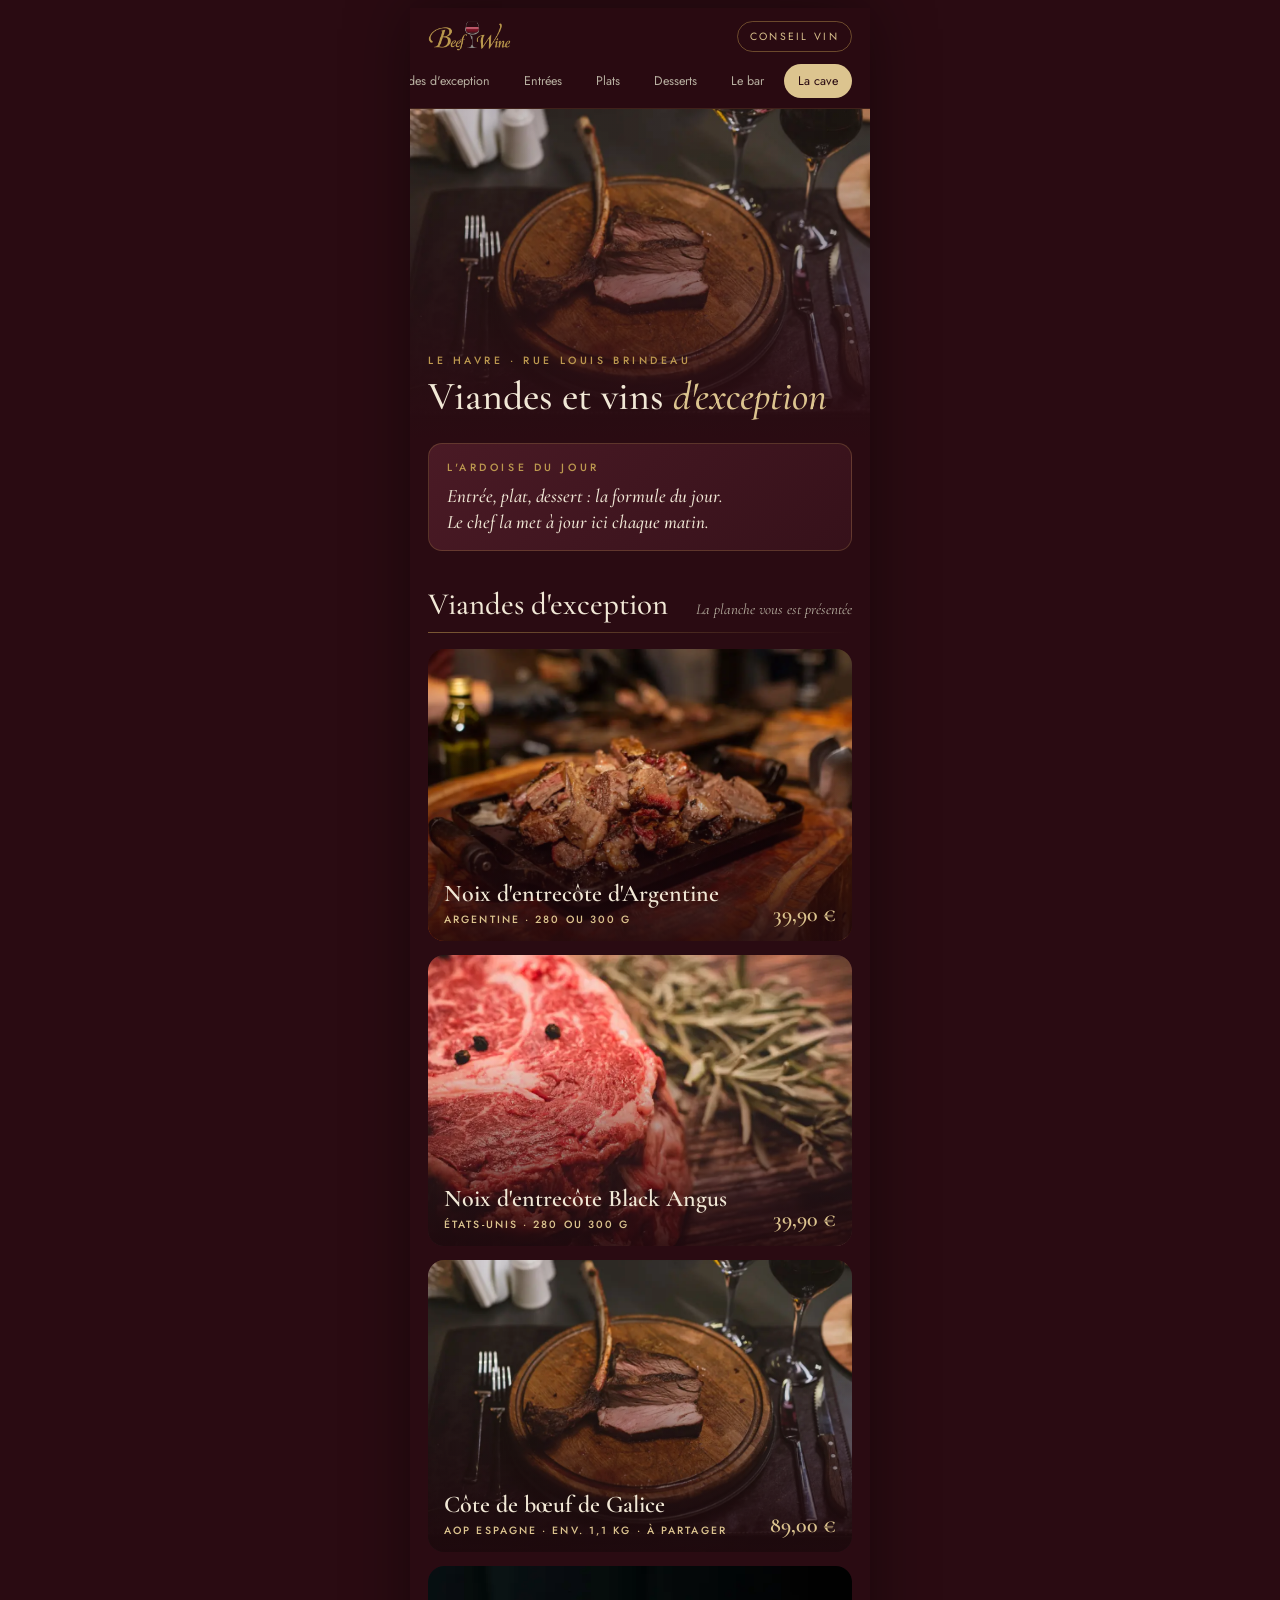
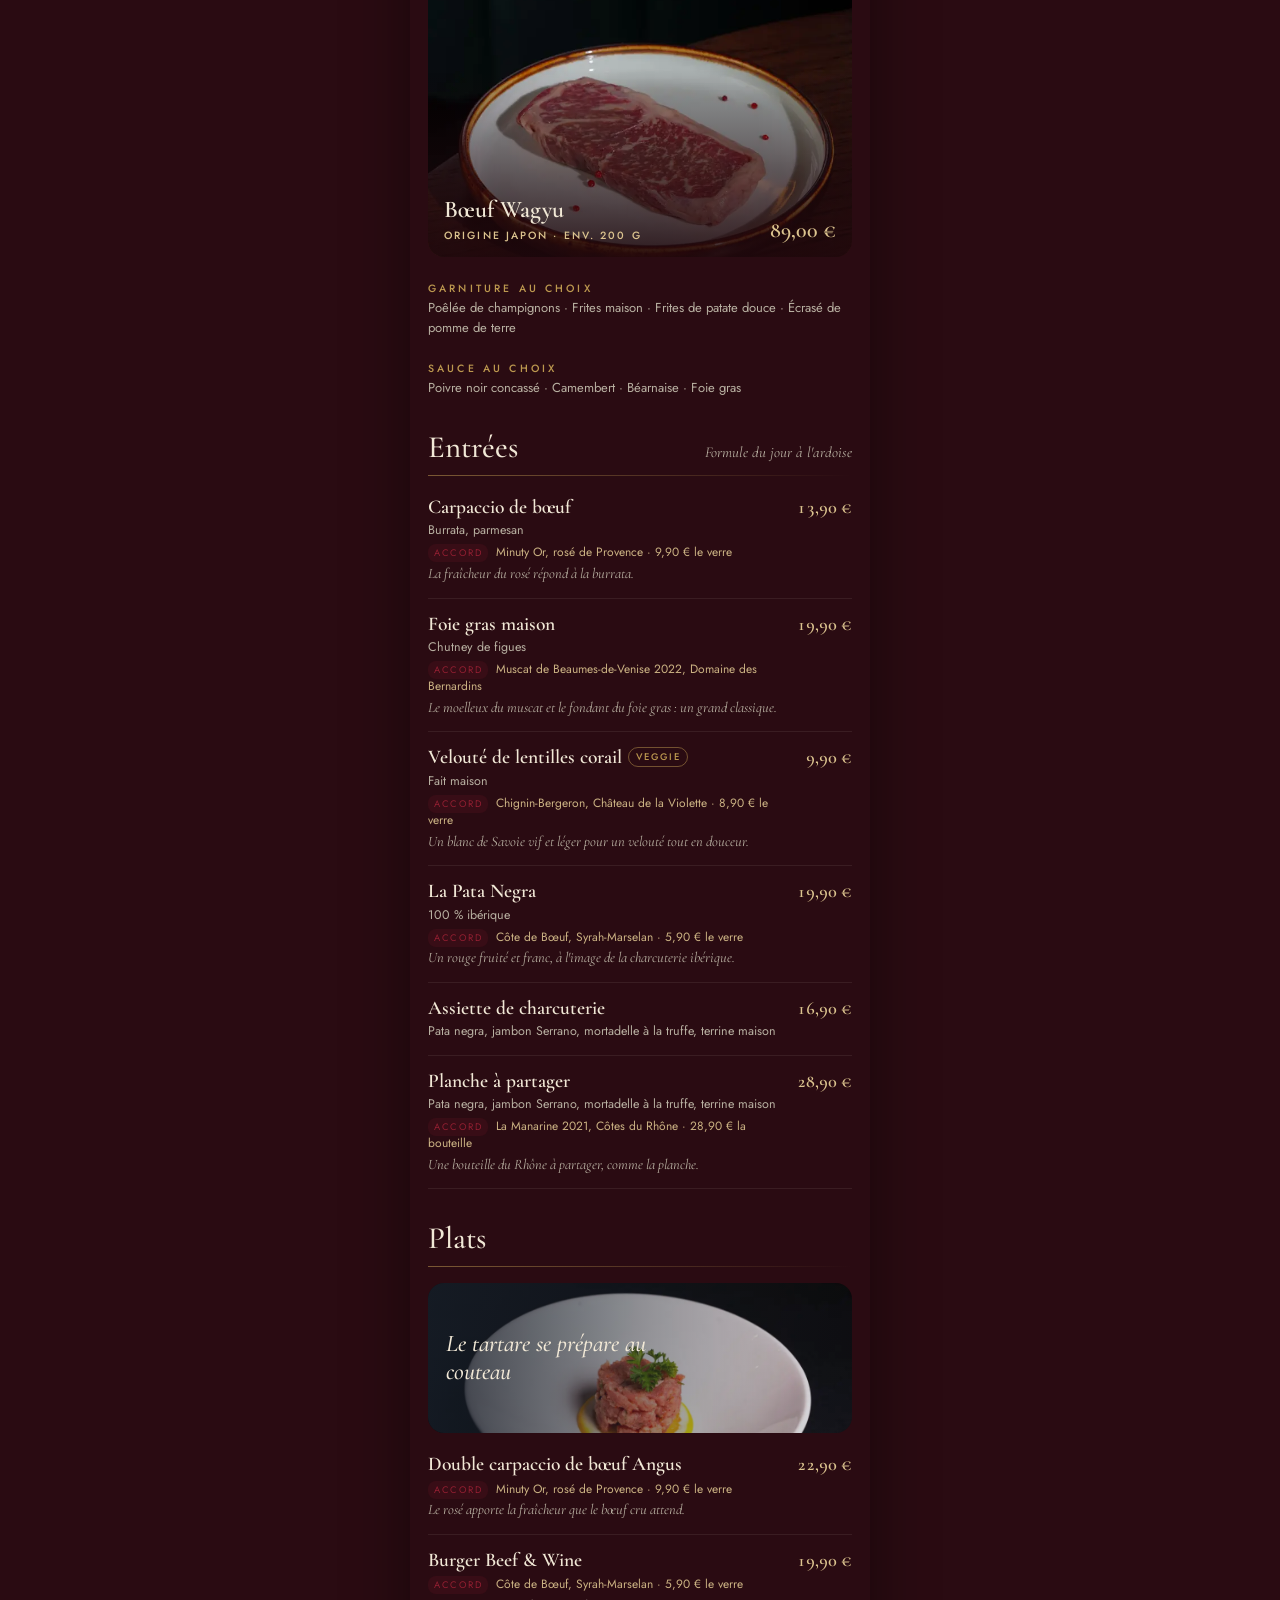
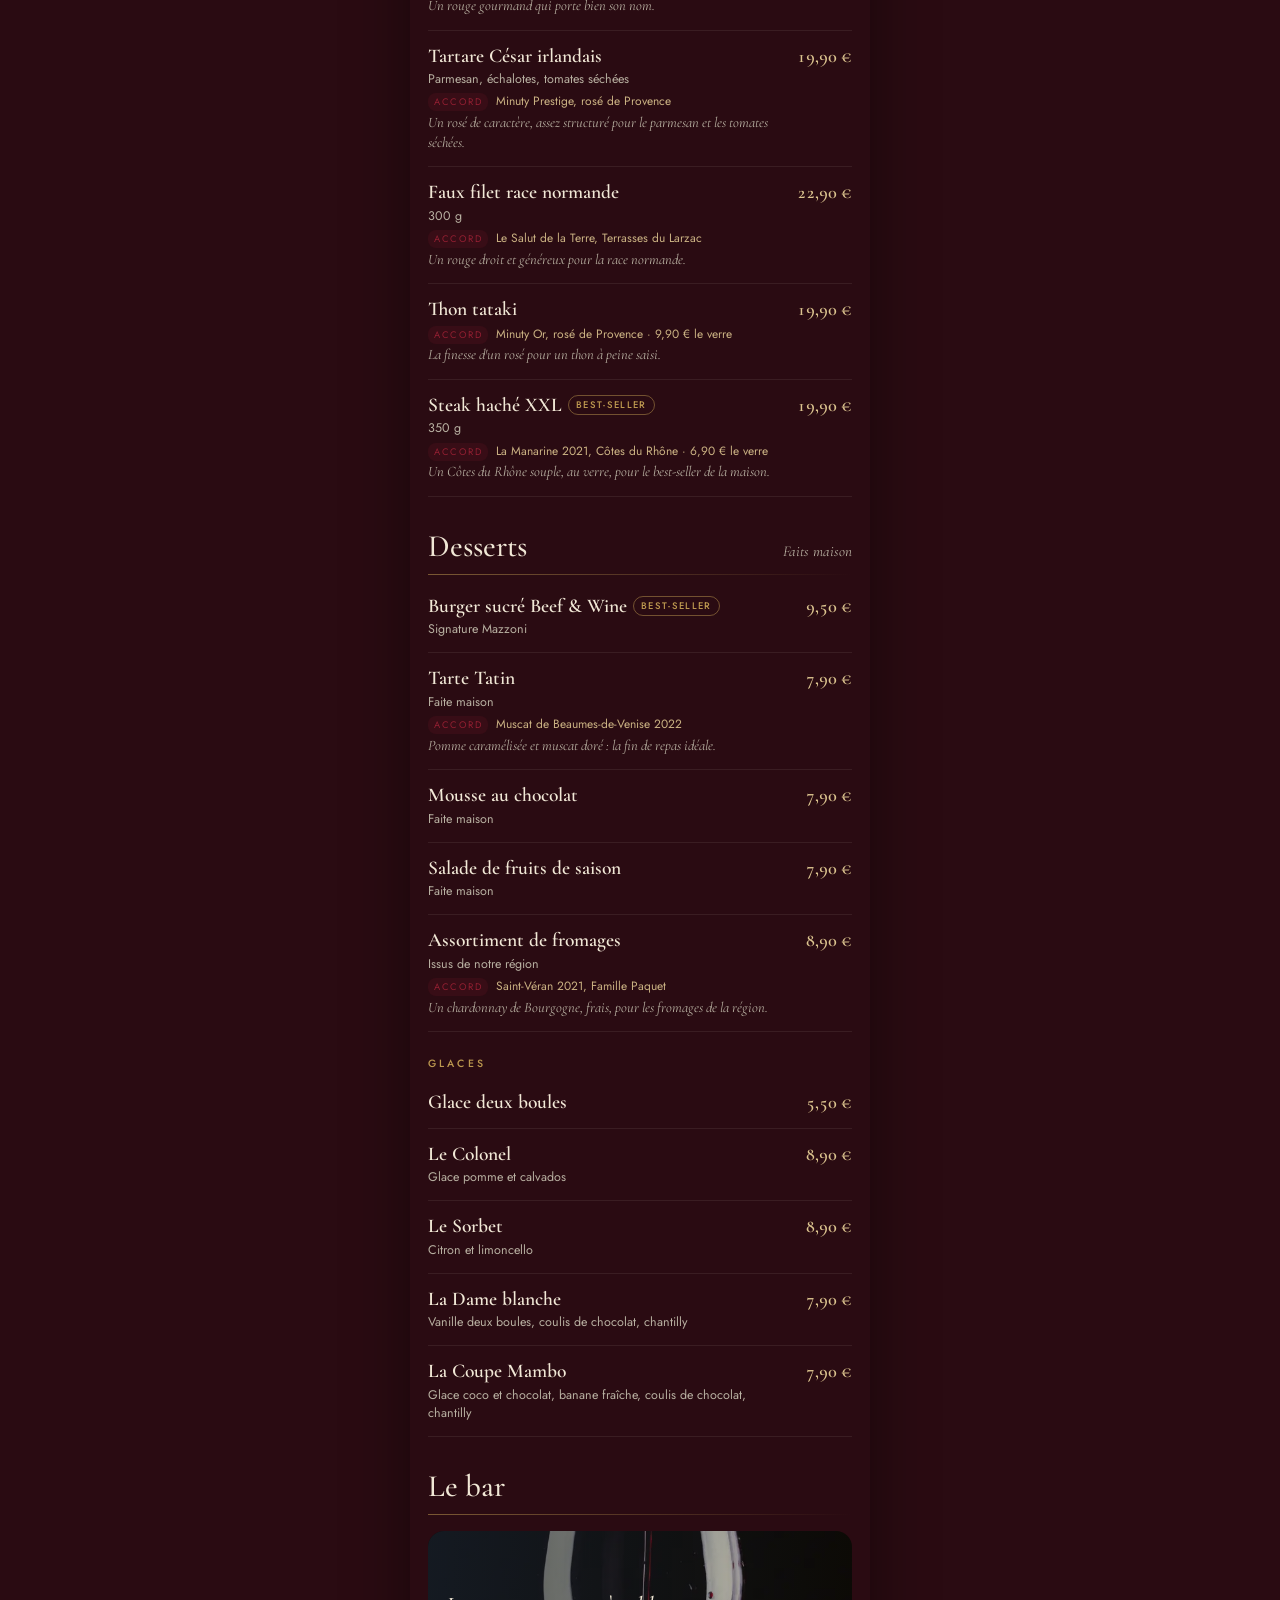
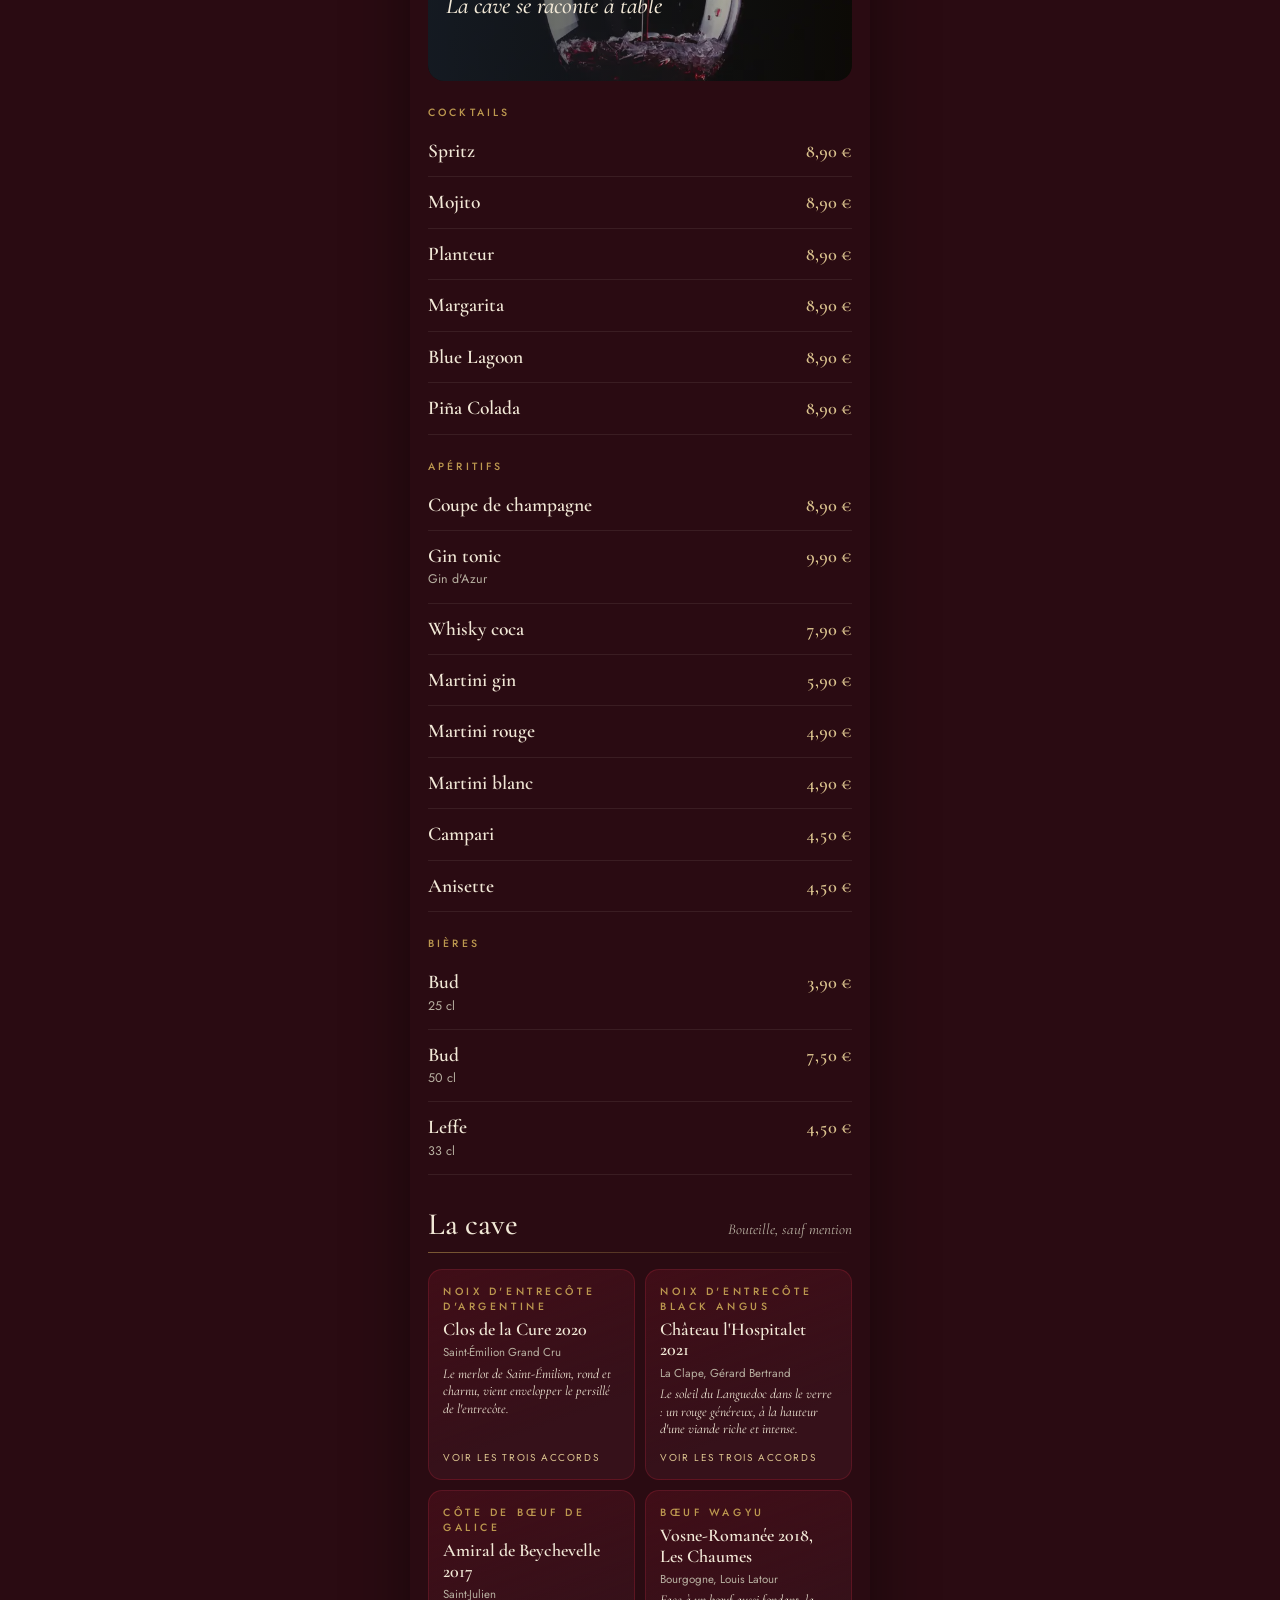
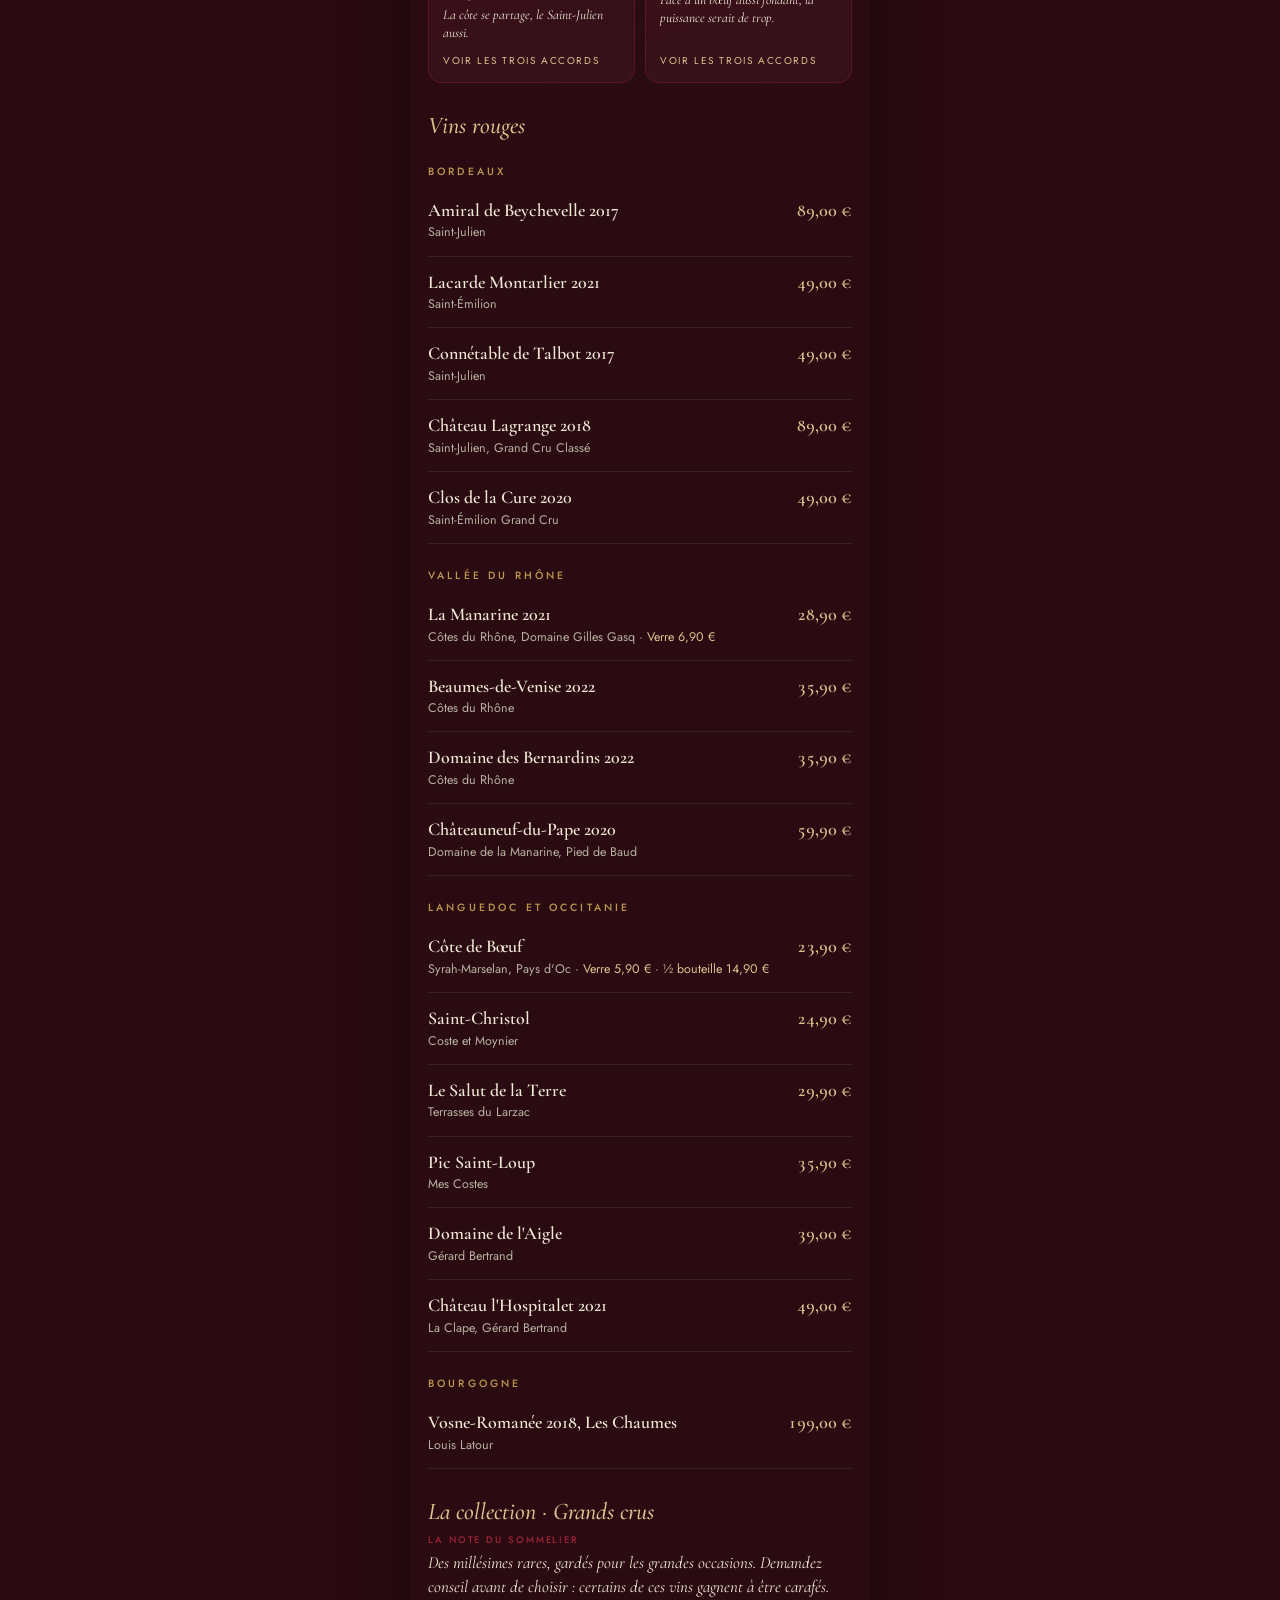
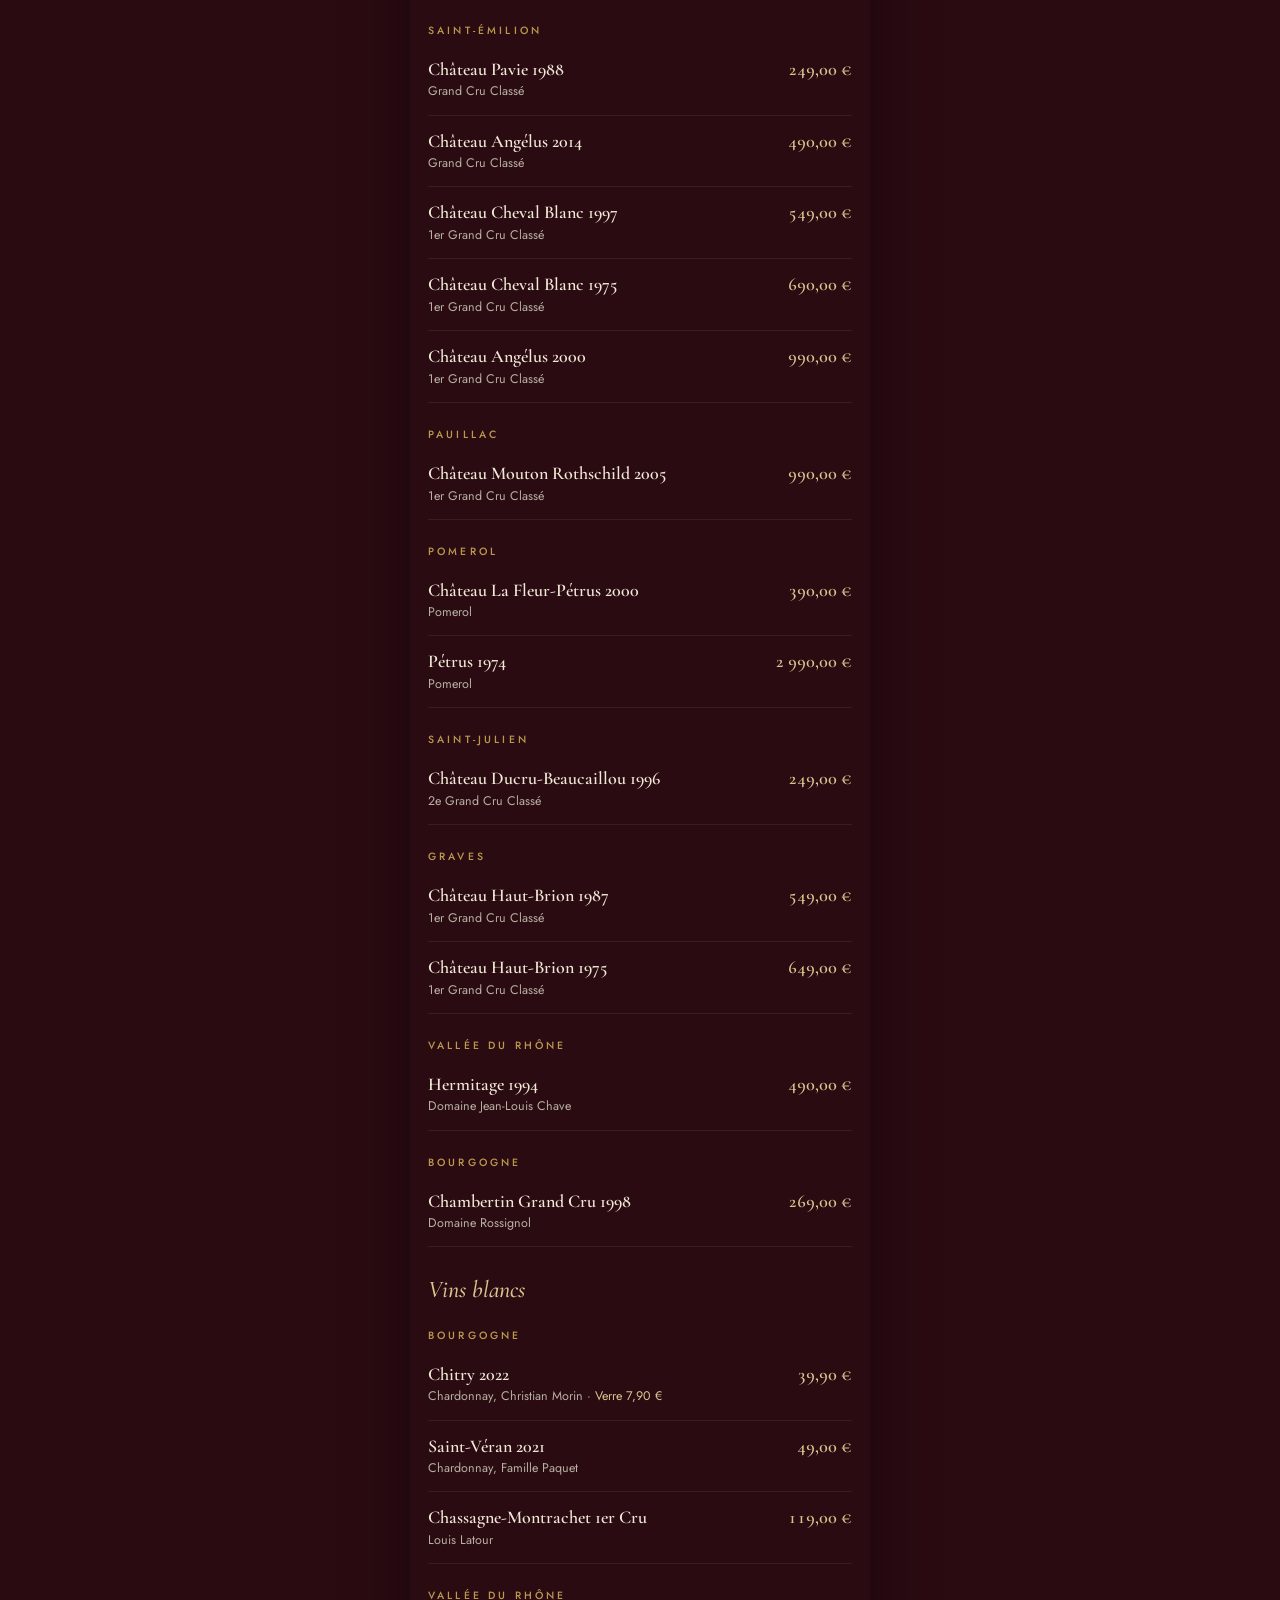
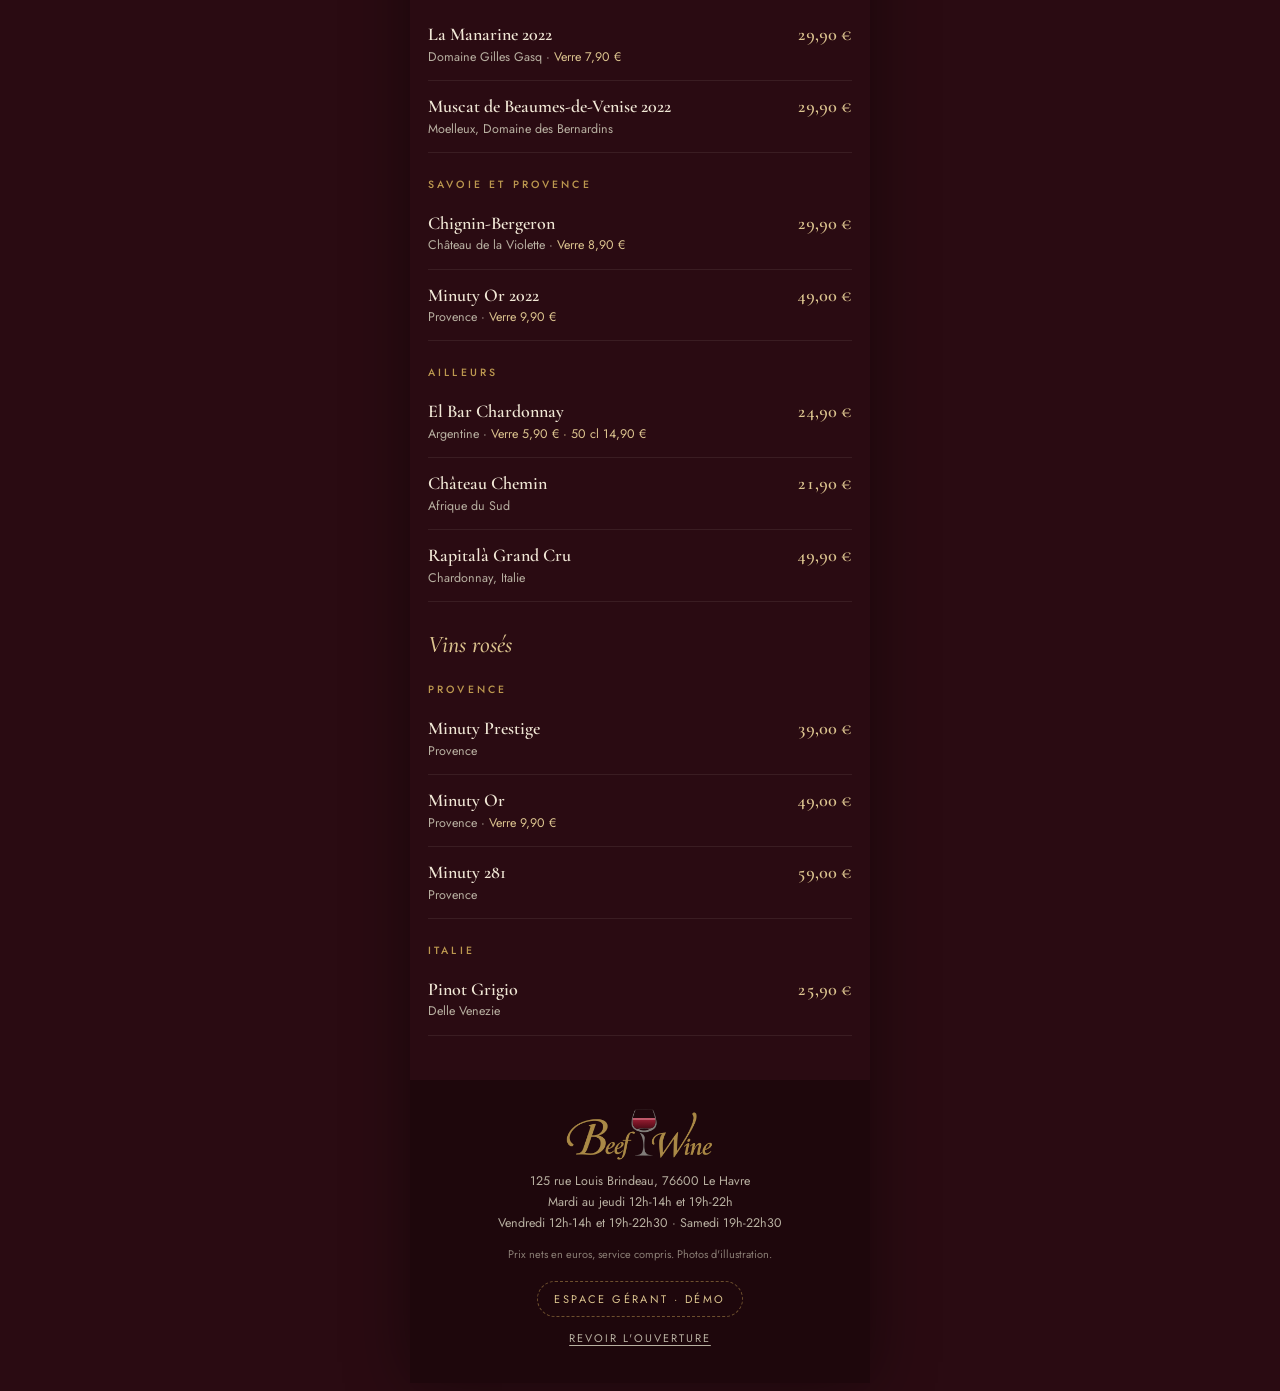
==== bordeaux/index.html @ 3b70e172 "Variante bordeaux" ====
<!doctype html><html lang="fr"><head><meta charset="utf-8"><meta name="viewport" content="width=device-width,initial-scale=1,viewport-fit=cover"><meta name="robots" content="noindex,nofollow"><meta name="theme-color" content="#2A0B12"></head><body><title>Beef and Wine carte</title>
<link rel="preconnect" href="https://fonts.googleapis.com">
<link href="https://fonts.googleapis.com/css2?family=Cormorant+Garamond:ital,wght@0,500;0,600;1,400;1,500&family=Jost:wght@400;500&display=swap" rel="stylesheet">
<style>
/* Layout: une colonne mobile (max 460px) en bleu ardoise de la façade, or du logo, photos plein cadre pour les viandes */
:root{
  --ardoise:#161D27; --ardoise-2:#1E2733; --ardoise-3:#2A3442; --or:#BC984F; --or-clair:#DCC48F;
  --creme:#F1E8D6; --creme-2:#B8B0A1; --vin:#7A1526; --vin-2:#9E2236; --ok:#7FA27A;
  --display:"Cormorant Garamond",Georgia,"Times New Roman",serif; --util:Jost,"Helvetica Neue",Arial,sans-serif;
  color-scheme:dark;
}
*{box-sizing:border-box}
html,body{background:var(--ardoise);color:var(--creme)}
body{font-family:var(--util);-webkit-font-smoothing:antialiased;padding-left:max(0px,env(safe-area-inset-left,0px));padding-right:max(0px,env(safe-area-inset-right,0px))}
body::before{content:"";position:fixed;inset:0 0 auto;height:env(safe-area-inset-top,0px);z-index:40;background:var(--ardoise)}
.app{max-width:460px;margin:0 auto;min-height:100%;background:var(--ardoise);position:relative;box-shadow:0 0 60px rgba(0,0,0,.4)}
.pad{padding-left:max(18px,env(safe-area-inset-left,0px));padding-right:max(18px,env(safe-area-inset-right,0px))}
button{font:inherit;color:inherit;background:none;border:0;cursor:pointer}
:focus-visible{outline:2px solid var(--or-clair);outline-offset:3px}

/* ---------- INTRO ---------- */
#intro{position:fixed;inset:0;z-index:100;background:radial-gradient(120% 80% at 50% 45%,#232D3A 0%,var(--ardoise) 60%,#0E131A 100%);display:grid;place-items:center;transition:opacity .7s ease,visibility .7s}
#intro.done{opacity:0;visibility:hidden}
#intro{overflow:hidden}#intro.v{background:#0D0C0E}.seen #intro{display:none}
.vw{display:none;position:absolute;left:50%;top:50%;transform:translate(-50%,-50%);aspect-ratio:9/16;height:min(max(100vh,177.78vw),113.64vh,193.24vw)}
@supports (height:100dvh){.vw{height:min(max(100dvh,177.78vw),113.64dvh,193.24vw)}}
.vw video{display:block;width:100%;height:100%;object-fit:cover}
.vw::after{content:"";position:absolute;inset:-1px;pointer-events:none;background:linear-gradient(180deg,#0D0C0E 0,rgba(13,12,14,0) 9%,rgba(13,12,14,0) 91%,#0D0C0E 100%),linear-gradient(90deg,#0D0C0E 0,rgba(13,12,14,0) 4%,rgba(13,12,14,0) 96%,#0D0C0E 100%)}
#intro.v .vw{display:block}#intro.v .lg{display:none}
.lg{position:relative;width:min(82vw,380px);aspect-ratio:1100/392}
.lg img,.lg .fill{position:absolute;inset:0;width:100%;height:100%}
.lg .glass{opacity:0;transform:translateY(8px);animation:up .7s .1s cubic-bezier(.2,.7,.2,1) forwards}
.lg .beef{opacity:0;transform:translateX(-18px);filter:blur(4px);animation:inL .8s 1.1s cubic-bezier(.2,.7,.2,1) forwards}
.lg .wine{opacity:0;transform:translateX(18px);filter:blur(4px);animation:inR .8s 1.2s cubic-bezier(.2,.7,.2,1) forwards}
.fill{-webkit-mask:url([data-uri]) center/100% 100% no-repeat;mask:url([data-uri]) center/100% 100% no-repeat}
.fill i{position:absolute;left:0;right:0;top:19%;bottom:60.4%;background:linear-gradient(180deg,#A3243A 0%,var(--vin) 45%,#4A0B16 100%);clip-path:inset(100% 0 0 0);animation:rise .85s .55s cubic-bezier(.45,.05,.25,1) forwards}
.fill i::before{content:"";position:absolute;left:0;right:0;top:0;height:4%;min-height:2px;background:rgba(255,190,200,.35)}
.stream{position:absolute;left:52.4%;width:3px;margin-left:-1.5px;top:-62vh;bottom:62%;background:linear-gradient(180deg,rgba(158,34,54,0),#9E2236 30%,#7A1526);border-radius:2px;transform-origin:top;transform:scaleY(0);animation:pour 1.05s .3s cubic-bezier(.5,0,.3,1) forwards}
.tagline{position:absolute;left:0;right:0;top:calc(100% + 26px);text-align:center;font:500 10px/1 var(--util);letter-spacing:.42em;text-transform:uppercase;color:var(--or);opacity:0;animation:up .7s 1.5s forwards}
.skip{position:absolute;bottom:calc(28px + env(safe-area-inset-bottom,0px));left:0;right:0;text-align:center;font-size:11px;letter-spacing:.2em;text-transform:uppercase;color:var(--creme-2);opacity:.6}
@keyframes up{to{opacity:1;transform:none}}
@keyframes inL{to{opacity:1;transform:none;filter:none}}
@keyframes inR{to{opacity:1;transform:none;filter:none}}
@keyframes rise{to{clip-path:inset(0 0 0 0)}}
@keyframes pour{0%{transform:scaleY(0);opacity:1}45%{transform:scaleY(1)}70%{transform:scaleY(1);opacity:1}100%{transform:scaleY(1) translateY(30%);opacity:0}}

/* ---------- HEADER / HERO ---------- */
header.top{position:sticky;top:env(safe-area-inset-top,0px);z-index:30;background:rgba(22,29,39,.86);backdrop-filter:blur(14px);-webkit-backdrop-filter:blur(14px);border-bottom:1px solid rgba(188,152,79,.16)}
.bar{display:flex;align-items:center;justify-content:space-between;height:56px}
.bar img{height:30px;width:auto}
.bar .cta{font-size:10.5px;letter-spacing:.22em;text-transform:uppercase;color:var(--or-clair);border:1px solid rgba(188,152,79,.45);border-radius:20px;padding:7px 12px}
nav.cats{display:flex;gap:6px;overflow-x:auto;scrollbar-width:none;padding-bottom:10px}
nav.cats::-webkit-scrollbar{display:none}
nav.cats a{flex:none;font-size:12.5px;color:var(--creme-2);text-decoration:none;padding:7px 13px;border-radius:20px;border:1px solid transparent;white-space:nowrap}
nav.cats a.on{color:var(--ardoise);background:var(--or-clair)}
.hero{position:relative;height:330px;overflow:hidden}
.hero img{width:100%;height:100%;object-fit:cover;transform:scale(1.08);animation:kb 16s ease-out forwards}
@keyframes kb{to{transform:scale(1)}}
.hero::after{content:"";position:absolute;inset:0;background:linear-gradient(180deg,rgba(22,29,39,.1) 20%,rgba(22,29,39,.55) 60%,var(--ardoise) 100%)}
.hero .t{position:absolute;left:0;right:0;bottom:22px;z-index:2}
.eyebrow{font:500 10.5px var(--util);letter-spacing:.34em;text-transform:uppercase;color:var(--or)}
.hero h1{font:500 40px/1.02 var(--display);margin:8px 0 0;text-wrap:balance}
.hero h1 em{font-style:italic;color:var(--or-clair)}

.ardoise{margin:6px 0 4px;background:linear-gradient(135deg,var(--ardoise-3),var(--ardoise-2));border:1px solid rgba(188,152,79,.25);border-radius:14px;padding:16px 18px}
.ardoise .eyebrow{display:flex;justify-content:space-between}
.ardoise p{font:italic 500 19px/1.35 var(--display);margin:8px 0 0;white-space:pre-line}
.ardoise textarea{width:100%;margin-top:10px;min-height:76px;background:var(--ardoise);color:var(--creme);border:1px solid rgba(188,152,79,.4);border-radius:10px;padding:10px;font:italic 17px/1.35 var(--display);resize:vertical}

/* ---------- SECTIONS ---------- */
section.s{padding-top:34px;scroll-margin-top:110px}
.sh{display:flex;align-items:baseline;justify-content:space-between;gap:12px}
.sh h2{font:500 31px/1 var(--display);margin:0}
.sh .note{font:italic 15px var(--display);color:var(--creme-2);text-align:right}
.rule{height:1px;background:linear-gradient(90deg,var(--or),rgba(188,152,79,0));margin:12px 0 4px;opacity:.55}

.cuts{display:grid;gap:14px;margin-top:16px}
.cut{position:relative;display:block;width:100%;text-align:left;border-radius:16px;overflow:hidden;aspect-ratio:16/11;background:var(--ardoise-2);isolation:isolate}
.cut img{position:absolute;inset:0;width:100%;height:100%;object-fit:cover;transition:transform .8s cubic-bezier(.2,.7,.2,1)}
.cut:hover img{transform:scale(1.04)}
.cut::after{content:"";position:absolute;inset:0;background:linear-gradient(180deg,rgba(14,19,26,0) 35%,rgba(14,19,26,.88) 100%);z-index:1}
.cut .in{position:absolute;left:16px;right:16px;bottom:14px;z-index:2;display:flex;align-items:flex-end;justify-content:space-between;gap:12px}
.cut .nm{font:600 24px/1.05 var(--display)}
.cut .or{font:500 10.5px var(--util);letter-spacing:.2em;text-transform:uppercase;color:var(--or-clair);margin-top:6px}
.cut .pr{font:600 22px var(--display);color:var(--or-clair);white-space:nowrap}

.rows{margin-top:6px}
.row{display:flex;gap:14px;align-items:baseline;padding:14px 0;border-bottom:1px solid rgba(241,232,214,.08)}
.row .tx{flex:1;min-width:0}
.row .nm{font:600 19.5px/1.15 var(--display)}
.row .ds{font-size:12.5px;line-height:1.45;color:var(--creme-2);margin-top:3px}
.row .pr{font:600 18px var(--display);color:var(--or-clair);font-variant-numeric:tabular-nums;white-space:nowrap}
.badge{display:inline-block;font:500 9.5px var(--util);letter-spacing:.14em;text-transform:uppercase;color:var(--or);border:1px solid rgba(188,152,79,.5);border-radius:10px;padding:2px 7px;margin-left:6px;vertical-align:3px}
.band{position:relative;height:150px;border-radius:16px;overflow:hidden;margin-top:16px}
.band img{width:100%;height:100%;object-fit:cover;object-position:center 30%}
.band::after{content:"";position:absolute;inset:0;background:linear-gradient(90deg,rgba(22,29,39,.85),rgba(22,29,39,.1))}
.band span{position:absolute;left:18px;top:50%;transform:translateY(-50%);z-index:2;font:italic 500 24px/1.15 var(--display);max-width:60%}
.sub{font:500 10.5px var(--util);letter-spacing:.3em;text-transform:uppercase;color:var(--or);margin:24px 0 2px}

.wn{font-size:12px;line-height:1.4;color:var(--or-clair);margin-top:5px;opacity:.9}
.wn span{font-size:9.5px;letter-spacing:.16em;text-transform:uppercase;color:var(--vin-2);background:rgba(158,34,54,.14);border-radius:8px;padding:2px 6px;margin-right:4px}
.acc-grid{display:grid;grid-template-columns:1fr 1fr;gap:10px;margin-top:16px}
.acc-card{display:flex;flex-direction:column;gap:5px;text-align:left;padding:14px;border-radius:14px;background:linear-gradient(160deg,rgba(122,21,38,.28),var(--ardoise-2) 70%);border:1px solid rgba(158,34,54,.35);min-width:0}
.acc-w{font:600 18px/1.15 var(--display);color:var(--creme)}.acc-w.sm{font-size:17px}
.acc-a{font-size:11.5px;line-height:1.4;color:var(--creme-2)}
.acc-more{font-size:10px;letter-spacing:.16em;text-transform:uppercase;color:var(--or-clair);margin-top:auto;padding-top:6px}
.wcat{font:500 24px/1.1 var(--display);font-style:italic;color:var(--or-clair);margin:30px 0 0}
.row.wine .nm{font-size:18px}.row.wine em{color:var(--or-clair);font-style:normal}
.acc-main{border-left:2px solid var(--vin-2);padding:4px 0 4px 14px;margin-top:8px}
.acc-main p{font:italic 16.5px/1.4 var(--display);margin:6px 0 0;color:var(--creme)}
.acc-alt{margin-top:14px;padding-top:12px;border-top:1px solid rgba(241,232,214,.08)}
.acc-alt .eyebrow{font-size:9.5px}
.sn{font:italic 14.5px/1.35 var(--display);color:var(--creme-2);margin-top:3px}
.note-s{font:italic 17px/1.4 var(--display);color:var(--creme);margin-top:8px}
.note-s span{display:block;font:500 9.5px var(--util);font-style:normal;letter-spacing:.2em;text-transform:uppercase;color:var(--vin-2);margin-bottom:4px}
.acc-n{font:italic 13.5px/1.3 var(--display);color:var(--creme)}
.planche{font:italic 15px var(--display);color:var(--creme-2);margin:18px 0 0}
/* état épuisé + admin */
.off{display:none!important}
.admin .off{display:flex!important;opacity:.38}
.admin .cut.off{display:block!important}
.sw{display:none;flex:none;align-items:center;gap:6px;font-size:10.5px;letter-spacing:.08em;text-transform:uppercase;color:var(--creme-2)}
.admin .sw{display:inline-flex}
.sw b{width:38px;height:22px;border-radius:12px;background:var(--ok);position:relative;transition:background .25s}
.sw b::after{content:"";position:absolute;top:3px;left:19px;width:16px;height:16px;border-radius:50%;background:#fff;transition:left .25s}
.sw[aria-checked="false"] b{background:#59606A}.sw[aria-checked="false"] b::after{left:3px}
.cut .sw{position:absolute;top:12px;right:12px;z-index:3;background:rgba(14,19,26,.75);padding:5px 8px;border-radius:14px}
#adminbar{display:none;position:relative;background:var(--vin);color:#fff;font-size:12.5px;line-height:1.4;padding-block:10px}
.admin #adminbar{display:block}
#adminbar b{font-weight:500;letter-spacing:.12em;text-transform:uppercase;font-size:10.5px}

footer{margin-top:44px;padding-block:28px calc(36px + env(safe-area-inset-bottom,0px));background:#10161E;text-align:center}
footer img{width:150px;opacity:.9}
footer p{font-size:12.5px;color:var(--creme-2);line-height:1.7;margin:10px 0 0}
footer .tiny{font-size:11px;opacity:.7}
.gerant{margin-top:18px;font-size:11px;letter-spacing:.22em;text-transform:uppercase;color:var(--or-clair);border:1px dashed rgba(188,152,79,.5);border-radius:20px;padding:9px 16px}
.replay{display:block;margin:12px auto 0;font-size:11px;letter-spacing:.18em;text-transform:uppercase;color:var(--creme-2);text-decoration:underline;text-underline-offset:3px}

/* ---------- FICHE ---------- */
#sheet{position:fixed;inset:0;z-index:60;display:grid;align-items:end;justify-items:center;background:rgba(5,8,12,.6);opacity:0;visibility:hidden;transition:.35s}
#sheet.open{opacity:1;visibility:visible}
.sheet{width:100%;max-width:460px;max-height:92%;overflow:auto;background:var(--ardoise-2);border-radius:22px 22px 0 0;transform:translateY(40px);transition:transform .45s cubic-bezier(.2,.7,.2,1);padding-bottom:calc(26px + env(safe-area-inset-bottom,0px))}
#sheet.open .sheet{transform:none}
.sheet .ph{position:relative;aspect-ratio:4/3}
.sheet .ph img{width:100%;height:100%;object-fit:cover}
.sheet .ph::after{content:"";position:absolute;inset:0;background:linear-gradient(180deg,transparent 55%,var(--ardoise-2))}
.sheet .x{position:absolute;top:12px;right:12px;z-index:2;width:36px;height:36px;border-radius:50%;background:rgba(14,19,26,.7);font-size:20px;line-height:36px}
.sheet h3{font:600 32px/1.05 var(--display);margin:0}
.sheet .meta{display:flex;justify-content:space-between;align-items:baseline;gap:12px;margin-top:-6px}
.sheet .meta .pr{font:600 26px var(--display);color:var(--or-clair);white-space:nowrap}.sheet .meta .eyebrow{min-width:0;line-height:1.6}
.chips{display:flex;flex-wrap:wrap;gap:7px;margin-top:9px}
.chips span{font-size:12.5px;padding:7px 11px;border-radius:16px;background:var(--ardoise-3);color:var(--creme)}
.accord{margin-top:20px;border-left:2px solid var(--vin-2);padding:4px 0 4px 14px;font:italic 17px/1.4 var(--display);color:var(--creme)}

#toast{position:fixed;left:50%;bottom:calc(22px + env(safe-area-inset-bottom,0px));transform:translate(-50%,20px);z-index:90;background:var(--creme);color:var(--ardoise);font-size:13px;line-height:1.4;padding:11px 16px;border-radius:12px;max-width:min(420px,calc(100vw - 32px));opacity:0;transition:.35s;pointer-events:none}
#toast.on{opacity:1;transform:translate(-50%,0)}

@media (prefers-reduced-motion:reduce){*,*::before,*::after{animation-duration:.01ms!important;animation-delay:0s!important;transition-duration:.01ms!important}}

:root{--ardoise:#2A0B12;--ardoise-2:#36111A;--ardoise-3:#4A1A25}
header.top{background:rgba(42,11,18,.88)}footer{background:#1E070C}
.hero::after{background:linear-gradient(180deg,rgba(42,11,18,.1) 20%,rgba(42,11,18,.55) 60%,#2A0B12 100%)}
.cut::after{background:linear-gradient(180deg,rgba(30,7,12,0) 35%,rgba(30,7,12,.88) 100%)}
</style>

<script>try{if(sessionStorage.getItem("bw-intro-bx")==="1")document.documentElement.classList.add("seen")}catch(e){}</script>
<div id="intro" class="v" role="button" tabindex="0" aria-label="Passer l'introduction">
  <div class="vw" aria-hidden="true"><video id="iv" src="../intro.mp4" autoplay muted playsinline preload="auto" disablepictureinpicture disableremoteplayback poster="[data-uri]"></video></div>
  <div class="lg" aria-hidden="true">
    <div class="stream"></div>
    <div class="fill"><i></i></div>
    <img class="glass" src="[data-uri]" alt="">
    <img class="beef" src="[data-uri]" alt="">
    <img class="wine" src="[data-uri]" alt="">
    <div class="tagline">Viandes et vins d'exception</div>
  </div>
  <div class="skip">Touchez pour entrer</div>
</div>

<div class="app" id="app">
  <header class="top">
    <div class="bar pad"><span id="minilogo" style="position:relative;display:block;height:30px;aspect-ratio:1100/392"></span><button class="cta" id="callsomm">Conseil vin</button></div>
    <nav class="cats pad" id="cats"></nav>
  </header>
  <div id="adminbar" class="pad"><b>Espace gérant</b> · Touchez un interrupteur pour retirer un plat. Il disparaît aussitôt de la carte des clients.</div>

  <div class="hero"><img src="[data-uri]" alt="Côte de bœuf tranchée sur planche, verres de vin rouge">
    <div class="t pad"><div class="eyebrow">Le Havre · Rue Louis Brindeau</div><h1>Viandes et vins <em>d'exception</em></h1></div></div>

  <main class="pad" id="main"></main>

  <footer class="pad">
    
    <div id="footlogo" style="position:relative;width:150px;aspect-ratio:1100/392;margin:0 auto"></div>
    <p>125 rue Louis Brindeau, 76600 Le Havre<br>Mardi au jeudi 12h-14h et 19h-22h<br>Vendredi 12h-14h et 19h-22h30 · Samedi 19h-22h30</p>
    <p class="tiny">Prix nets en euros, service compris. Photos d'illustration.</p>
    <button class="gerant" id="gerant">Espace gérant · démo</button>
    <button class="replay" id="replay">Revoir l'ouverture</button>
  </footer>
</div>

<div id="sheet" aria-hidden="true"><div class="sheet" role="dialog" aria-modal="true" aria-labelledby="sh-t"><div class="ph"><img id="sh-img" alt=""><button class="x" id="sh-x" aria-label="Fermer">×</button></div>
  <div class="pad"><h3 id="sh-t"></h3><div class="meta"><div class="eyebrow" id="sh-o"></div><div class="pr" id="sh-p"></div></div>
  <div class="sub">Garniture au choix</div><div class="chips" id="sh-g"></div>
  <div class="sub">Sauce au choix</div><div class="chips" id="sh-s"></div>
  <div id="sh-a"></div><p class="planche">Présentation de la planche sur demande.</p></div></div></div>
<div id="toast" role="status"></div>

<script>
const A={"angus": "[data-uri]", "arg": "[data-uri]", "bar": "[data-uri]", "beef": "[data-uri]", "cote": "[data-uri]", "filet": "[data-uri]", "glass": "[data-uri]", "hero": "[data-uri]", "tartare": "[data-uri]", "wagyu": "[data-uri]", "wine": "[data-uri]"};
const G=["Poêlée de champignons","Frites maison","Frites de patate douce","Écrasé de pomme de terre"];
const S=["Poivre noir concassé","Camembert","Béarnaise","Foie gras"];
const WINES=[
 ["Vins rouges",[
  ["Bordeaux",[["Amiral de Beychevelle 2017","Saint-Julien","89,00"],["Lacarde Montarlier 2021","Saint-Émilion","49,00"],["Connétable de Talbot 2017","Saint-Julien","49,00"],["Château Lagrange 2018","Saint-Julien, Grand Cru Classé","89,00"],["Clos de la Cure 2020","Saint-Émilion Grand Cru","49,00"]]],
  ["Vallée du Rhône",[["La Manarine 2021","Côtes du Rhône, Domaine Gilles Gasq","28,90","Verre 6,90 €"],["Beaumes-de-Venise 2022","Côtes du Rhône","35,90"],["Domaine des Bernardins 2022","Côtes du Rhône","35,90"],["Châteauneuf-du-Pape 2020","Domaine de la Manarine, Pied de Baud","59,90"]]],
  ["Languedoc et Occitanie",[["Côte de Bœuf","Syrah-Marselan, Pays d'Oc","23,90","Verre 5,90 € · ½ bouteille 14,90 €"],["Saint-Christol","Coste et Moynier","24,90"],["Le Salut de la Terre","Terrasses du Larzac","29,90"],["Pic Saint-Loup","Mes Costes","35,90"],["Domaine de l'Aigle","Gérard Bertrand","39,00"],["Château l'Hospitalet 2021","La Clape, Gérard Bertrand","49,00"]]],
  ["Bourgogne",[["Vosne-Romanée 2018, Les Chaumes","Louis Latour","199,00"]]]]],
 ["La collection · Grands crus",[
  ["Saint-Émilion",[["Château Pavie 1988","Grand Cru Classé","249,00"],["Château Angélus 2014","Grand Cru Classé","490,00"],["Château Cheval Blanc 1997","1er Grand Cru Classé","549,00"],["Château Cheval Blanc 1975","1er Grand Cru Classé","690,00"],["Château Angélus 2000","1er Grand Cru Classé","990,00"]]],
  ["Pauillac",[["Château Mouton Rothschild 2005","1er Grand Cru Classé","990,00"]]],
  ["Pomerol",[["Château La Fleur-Pétrus 2000","Pomerol","390,00"],["Pétrus 1974","Pomerol","2 990,00"]]],
  ["Saint-Julien",[["Château Ducru-Beaucaillou 1996","2e Grand Cru Classé","249,00"]]],
  ["Graves",[["Château Haut-Brion 1987","1er Grand Cru Classé","549,00"],["Château Haut-Brion 1975","1er Grand Cru Classé","649,00"]]],
  ["Vallée du Rhône",[["Hermitage 1994","Domaine Jean-Louis Chave","490,00"]]],
  ["Bourgogne",[["Chambertin Grand Cru 1998","Domaine Rossignol","269,00"]]]]],
 ["Vins blancs",[
  ["Bourgogne",[["Chitry 2022","Chardonnay, Christian Morin","39,90","Verre 7,90 €"],["Saint-Véran 2021","Chardonnay, Famille Paquet","49,00"],["Chassagne-Montrachet 1er Cru","Louis Latour","119,00"]]],
  ["Vallée du Rhône",[["La Manarine 2022","Domaine Gilles Gasq","29,90","Verre 7,90 €"],["Muscat de Beaumes-de-Venise 2022","Moelleux, Domaine des Bernardins","29,90"]]],
  ["Savoie et Provence",[["Chignin-Bergeron","Château de la Violette","29,90","Verre 8,90 €"],["Minuty Or 2022","Provence","49,00","Verre 9,90 €"]]],
  ["Ailleurs",[["El Bar Chardonnay","Argentine","24,90","Verre 5,90 € · 50 cl 14,90 €"],["Château Chemin","Afrique du Sud","21,90"],["Rapitalà Grand Cru","Chardonnay, Italie","49,90"]]]]],
 ["Vins rosés",[
  ["Provence",[["Minuty Prestige","Provence","39,00"],["Minuty Or","Provence","49,00","Verre 9,90 €"],["Minuty 281","Provence","59,00"]]],
  ["Italie",[["Pinot Grigio","Delle Venezie","25,90"]]]]]];
const TIERS=["L'accord du sommelier","Plus léger, ou au verre","Pour une grande occasion"];
const MENU=[
 {id:"viandes",t:"Viandes d'exception",note:"La planche vous est présentée",cuts:true,items:[
  {id:"arg",n:"Noix d'entrecôte d'Argentine",o:"Argentine · 280 ou 300 g",p:"39,90",img:"arg",acc:[["Clos de la Cure 2020","Saint-Émilion Grand Cru","49,00 € la bouteille","Le merlot de Saint-Émilion, rond et charnu, vient envelopper le persillé de l'entrecôte. Un accord tout en douceur."],["La Manarine 2021","Côtes du Rhône","6,90 € le verre"],["Château Lagrange 2018","Saint-Julien, Grand Cru Classé","89,00 €"]]},
  {id:"angus",n:"Noix d'entrecôte Black Angus",o:"États-Unis · 280 ou 300 g",p:"39,90",img:"angus",acc:[["Château l'Hospitalet 2021","La Clape, Gérard Bertrand","49,00 € la bouteille","Le soleil du Languedoc dans le verre : un rouge généreux, à la hauteur d'une viande riche et intense."],["Côte de Bœuf, Syrah-Marselan","Pays d'Oc","5,90 € le verre"],["Châteauneuf-du-Pape 2020","Domaine de la Manarine, Pied de Baud","59,90 €"]]},
  {id:"cote",n:"Côte de bœuf de Galice",o:"AOP Espagne · env. 1,1 kg · à partager",p:"89,00",img:"cote",acc:[["Amiral de Beychevelle 2017","Saint-Julien","89,00 € la bouteille","La côte se partage, le Saint-Julien aussi. Ses tanins fermes répondent à la croûte grillée et au gras fondant de la pièce."],["Connétable de Talbot 2017","Saint-Julien","49,00 € la bouteille"],["Château Ducru-Beaucaillou 1996","Saint-Julien, 2e Grand Cru Classé","249,00 €"]]},
  {id:"wagyu",n:"Bœuf Wagyu",o:"Origine Japon · env. 200 g",p:"89,00",img:"wagyu",acc:[["Vosne-Romanée 2018, Les Chaumes","Bourgogne, Louis Latour","199,00 € la bouteille","Face à un bœuf aussi fondant, la puissance serait de trop. Un pinot noir de Vosne-Romanée, soyeux et frais, laisse le wagyu s'exprimer."],["Domaine de l'Aigle","Gérard Bertrand","39,00 € la bouteille"],["Chambertin Grand Cru 1998","Domaine Rossignol","269,00 €"]]},
  {id:"filet",n:"Filet de bœuf de Galice",o:"Galice",p:"39,90",img:"filet",off:true,acc:[["Domaine des Bernardins 2022","Côtes du Rhône","35,90 € la bouteille","Un rouge du Rhône fruité et velouté, qui respecte la tendreté du filet."],["La Manarine 2021","Côtes du Rhône","6,90 € le verre"],["Château Lagrange 2018","Saint-Julien, Grand Cru Classé","89,00 €"]]}]},
 {id:"entrees",t:"Entrées",note:"Formule du jour à l'ardoise",items:[
  {n:"Carpaccio de bœuf",d:"Burrata, parmesan",p:"13,90",w:"Minuty Or, rosé de Provence · 9,90 € le verre",wn:"La fraîcheur du rosé répond à la burrata."},
  {n:"Foie gras maison",d:"Chutney de figues",p:"19,90",w:"Muscat de Beaumes-de-Venise 2022, Domaine des Bernardins",wn:"Le moelleux du muscat et le fondant du foie gras : un grand classique."},
  {n:"Velouté de lentilles corail",d:"Fait maison",p:"9,90",b:"Veggie",w:"Chignin-Bergeron, Château de la Violette · 8,90 € le verre",wn:"Un blanc de Savoie vif et léger pour un velouté tout en douceur."},
  {n:"La Pata Negra",d:"100 % ibérique",p:"19,90",w:"Côte de Bœuf, Syrah-Marselan · 5,90 € le verre",wn:"Un rouge fruité et franc, à l'image de la charcuterie ibérique."},
  {n:"Assiette de charcuterie",d:"Pata negra, jambon Serrano, mortadelle à la truffe, terrine maison",p:"16,90"},
  {n:"Planche à partager",d:"Pata negra, jambon Serrano, mortadelle à la truffe, terrine maison",p:"28,90",w:"La Manarine 2021, Côtes du Rhône · 28,90 € la bouteille",wn:"Une bouteille du Rhône à partager, comme la planche."}]},
 {id:"plats",t:"Plats",band:["tartare","Le tartare se prépare au couteau"],items:[
  {n:"Double carpaccio de bœuf Angus",p:"22,90",w:"Minuty Or, rosé de Provence · 9,90 € le verre",wn:"Le rosé apporte la fraîcheur que le bœuf cru attend."},
  {n:"Burger Beef & Wine",p:"19,90",w:"Côte de Bœuf, Syrah-Marselan · 5,90 € le verre",wn:"Un rouge gourmand qui porte bien son nom."},
  {n:"Tartare César irlandais",d:"Parmesan, échalotes, tomates séchées",p:"19,90",w:"Minuty Prestige, rosé de Provence",wn:"Un rosé de caractère, assez structuré pour le parmesan et les tomates séchées."},
  {n:"Faux filet race normande",d:"300 g",p:"22,90",w:"Le Salut de la Terre, Terrasses du Larzac",wn:"Un rouge droit et généreux pour la race normande."},
  {n:"Thon tataki",p:"19,90",w:"Minuty Or, rosé de Provence · 9,90 € le verre",wn:"La finesse d'un rosé pour un thon à peine saisi."},
  {n:"Steak haché XXL",d:"350 g",p:"19,90",b:"Best-seller",w:"La Manarine 2021, Côtes du Rhône · 6,90 € le verre",wn:"Un Côtes du Rhône souple, au verre, pour le best-seller de la maison."}]},
 {id:"desserts",t:"Desserts",note:"Faits maison",items:[
  {n:"Burger sucré Beef & Wine",d:"Signature Mazzoni",p:"9,50",b:"Best-seller"},
  {n:"Tarte Tatin",d:"Faite maison",p:"7,90",w:"Muscat de Beaumes-de-Venise 2022",wn:"Pomme caramélisée et muscat doré : la fin de repas idéale."},
  {n:"Mousse au chocolat",d:"Faite maison",p:"7,90"},
  {n:"Salade de fruits de saison",d:"Faite maison",p:"7,90"},
  {n:"Assortiment de fromages",d:"Issus de notre région",p:"8,90",w:"Saint-Véran 2021, Famille Paquet",wn:"Un chardonnay de Bourgogne, frais, pour les fromages de la région."}],
  sub:[["Glaces",[
  {n:"Glace deux boules",p:"5,50"},
  {n:"Le Colonel",d:"Glace pomme et calvados",p:"8,90"},
  {n:"Le Sorbet",d:"Citron et limoncello",p:"8,90"},
  {n:"La Dame blanche",d:"Vanille deux boules, coulis de chocolat, chantilly",p:"7,90"},
  {n:"La Coupe Mambo",d:"Glace coco et chocolat, banane fraîche, coulis de chocolat, chantilly",p:"7,90"}]]]},
 {id:"bar",t:"Le bar",band:["bar","La cave se raconte à table"],items:[],sub:[
  ["Cocktails",[{n:"Spritz",p:"8,90"},{n:"Mojito",p:"8,90"},{n:"Planteur",p:"8,90"},{n:"Margarita",p:"8,90"},{n:"Blue Lagoon",p:"8,90"},{n:"Piña Colada",p:"8,90"}]],
  ["Apéritifs",[{n:"Coupe de champagne",p:"8,90"},{n:"Gin tonic",d:"Gin d'Azur",p:"9,90"},{n:"Whisky coca",p:"7,90"},{n:"Martini gin",p:"5,90"},{n:"Martini rouge",p:"4,90"},{n:"Martini blanc",p:"4,90"},{n:"Campari",p:"4,50"},{n:"Anisette",p:"4,50"}]],
  ["Bières",[{n:"Bud",d:"25 cl",p:"3,90"},{n:"Bud",d:"50 cl",p:"7,50"},{n:"Leffe",d:"33 cl",p:"4,50"}]]]},
 {id:"cave",t:"La cave",note:"Bouteille, sauf mention",cave:true,items:[]}
];
let uid=0;MENU.forEach(s=>{s.items.forEach(i=>i.id=i.id||"i"+uid++);(s.sub||[]).forEach(([,l])=>l.forEach(i=>i.id="i"+uid++))});
const ALL={};MENU.forEach(s=>{s.items.forEach(i=>ALL[i.id]=i);(s.sub||[]).forEach(([,l])=>l.forEach(i=>ALL[i.id]=i))});
let ARD="Entrée, plat, dessert : la formule du jour.\nLe chef la met à jour ici chaque matin.";
try{const st=JSON.parse(localStorage.getItem("bw-demo")||"null");if(st){Object.keys(ALL).forEach(k=>ALL[k].off=!!st.off[k]);if(st.ard)ARD=st.ard}}catch(e){}
const save=()=>{try{const off={};Object.values(ALL).forEach(i=>off[i.id]=!!i.off);localStorage.setItem("bw-demo",JSON.stringify({off,ard:ARD}))}catch(e){}};
const esc=s=>String(s).replace(/[&<>"]/g,c=>({"&":"&amp;","<":"&lt;",">":"&gt;",'"':"&quot;"}[c]));
const sw=i=>`<span class="sw" role="switch" tabindex="0" data-sw="${i.id}" aria-checked="${!i.off}" aria-label="${esc(i.n)} disponible">${i.off?"Épuisé":"Dispo"}<b></b></span>`;
const row=i=>`<div class="row ${i.off?"off":""}" data-id="${i.id}"><div class="tx"><div class="nm">${esc(i.n)}${i.b?`<span class="badge">${i.b}</span>`:""}</div>${i.d?`<div class="ds">${esc(i.d)}</div>`:""}${i.w?`<div class="wn"><span>Accord</span> ${esc(i.w)}</div>`:""}${i.wn?`<div class="sn">${esc(i.wn)}</div>`:""}</div><div class="pr">${i.p} €</div>${sw(i)}</div>`;
const cut=i=>`<div class="cut ${i.off?"off":""}" data-id="${i.id}" role="button" tabindex="0" data-open="${i.id}"><img src="${A[i.img]}" alt="${esc(i.n)}" loading="lazy"><div class="in"><div><div class="nm">${esc(i.n)}</div><div class="or">${esc(i.o)}</div></div><div class="pr">${i.p} €</div></div>${sw(i)}</div>`;
function caveHTML(){
  const cuts=MENU[0].items.filter(i=>i.acc&&!i.off);
  let h=`<div class="acc-grid">`+cuts.map(i=>`<button class="acc-card" data-open="${i.id}"><span class="eyebrow">${esc(i.n)}</span><span class="acc-w">${esc(i.acc[0][0])}</span><span class="acc-a">${esc(i.acc[0][1])}</span><span class="acc-n">${esc(i.acc[0][3].split(". ")[0].replace(/\.$/,""))}.</span><span class="acc-more">Voir les trois accords</span></button>`).join("")+`</div>`;
  WINES.forEach(([cat,regs])=>{h+=`<div class="wcat">${cat}</div>`;if(cat.startsWith("La collection"))h+=`<div class="note-s"><span>La note du sommelier</span>Des millésimes rares, gardés pour les grandes occasions. Demandez conseil avant de choisir : certains de ces vins gagnent à être carafés.</div>`;regs.forEach(([reg,ws])=>{h+=`<div class="sub">${reg}</div><div class="rows">`+ws.map(w=>`<div class="row wine"><div class="tx"><div class="nm">${esc(w[0])}</div><div class="ds">${esc(w[1])}${w[3]?` · <em>${esc(w[3])}</em>`:""}</div></div><div class="pr">${w[2]} €</div></div>`).join("")+`</div>`})});
  return h}
function render(){
  const adm=document.body.classList.contains("admin");
  let h=`<div class="ardoise" style="margin-top:4px"><div class="eyebrow"><span>L'ardoise du jour</span></div>${adm?`<textarea id="ard" aria-label="Texte de l'ardoise">${esc(ARD)}</textarea>`:`<p>${esc(ARD)}</p>`}</div>`;
  MENU.forEach(s=>{
    h+=`<section class="s" id="${s.id}"><div class="sh"><h2>${s.t}</h2>${s.note?`<div class="note">${s.note}</div>`:""}</div><div class="rule"></div>`;
    if(s.band)h+=`<div class="band"><img src="${A[s.band[0]]}" alt="" loading="lazy"><span>${s.band[1]}</span></div>`;
    if(s.cave){h+=caveHTML()}
    else if(s.cuts){h+=`<div class="cuts">${s.items.map(cut).join("")}</div><div class="sub">Garniture au choix</div><div class="ds" style="font-size:13px;color:var(--creme-2);line-height:1.5">${G.join(" · ")}</div><div class="sub">Sauce au choix</div><div class="ds" style="font-size:13px;color:var(--creme-2);line-height:1.5">${S.join(" · ")}</div>`}
    else h+=`<div class="rows">${s.items.map(row).join("")}</div>`;
    (s.sub||[]).forEach(([t,l])=>h+=`<div class="sub">${t}</div><div class="rows">${l.map(row).join("")}</div>`);
    h+=`</section>`});
  document.getElementById("main").innerHTML=h;
  const ta=document.getElementById("ard");if(ta)ta.addEventListener("input",e=>{ARD=e.target.value;save()});
  spy();
}
document.getElementById("cats").innerHTML=MENU.map((s,k)=>`<a href="#${s.id}" class="${k?"":"on"}" data-c="${s.id}">${s.t}</a>`).join("");
document.getElementById("cats").addEventListener("click",e=>{const a=e.target.closest("a");if(!a)return;e.preventDefault();document.getElementById(a.dataset.c).scrollIntoView({behavior:"smooth"})});
let io;function spy(){io&&io.disconnect();io=new IntersectionObserver(es=>es.forEach(en=>{if(en.isIntersecting){document.querySelectorAll("#cats a").forEach(a=>a.classList.toggle("on",a.dataset.c===en.target.id));const on=document.querySelector("#cats a.on");on&&on.scrollIntoView({inline:"center",block:"nearest",behavior:"smooth"})}}),{rootMargin:"-45% 0px -50% 0px"});document.querySelectorAll("section.s").forEach(s=>io.observe(s))}
// logo composites (layers stacked)
function mini(el){el.innerHTML=["glass","beef","wine"].map(x=>`<img src="${A[x]}" alt="" style="position:absolute;inset:0;width:100%;height:100%">`).join("")+`<div class="fill" style="position:absolute;inset:0"><i style="clip-path:none;animation:none"></i></div>`;el.setAttribute("role","img");el.setAttribute("aria-label","Beef and Wine")}
mini(document.getElementById("minilogo"));mini(document.getElementById("footlogo"));
// toast
let tt;function toast(m){const t=document.getElementById("toast");t.textContent=m;t.classList.add("on");clearTimeout(tt);tt=setTimeout(()=>t.classList.remove("on"),3200)}
// switches + sheet
function toggle(id){const i=ALL[id];i.off=!i.off;save();render();toast(i.off?`« ${i.n} » est retiré. Les clients ne le voient plus.`:`« ${i.n} » est de retour sur la carte.`)}
document.getElementById("main").addEventListener("click",e=>{const s=e.target.closest("[data-sw]");if(s){e.stopPropagation();toggle(s.dataset.sw);return}const o=e.target.closest("[data-open]");if(o&&!document.body.classList.contains("admin"))openSheet(o.dataset.open)});
document.getElementById("main").addEventListener("keydown",e=>{if(e.key!=="Enter"&&e.key!==" ")return;const s=e.target.closest("[data-sw]");if(s){e.preventDefault();toggle(s.dataset.sw);return}const o=e.target.closest("[data-open]");if(o){e.preventDefault();openSheet(o.dataset.open)}});
const sh=document.getElementById("sheet");
function openSheet(id){const i=ALL[id];document.getElementById("sh-img").src=`${A[i.img]}`;document.getElementById("sh-img").alt=i.n;document.getElementById("sh-t").textContent=i.n;document.getElementById("sh-o").textContent=i.o;document.getElementById("sh-p").textContent=i.p+" €";
 document.getElementById("sh-g").innerHTML=G.map(x=>`<span>${x}</span>`).join("");document.getElementById("sh-s").innerHTML=S.map(x=>`<span>${x}</span>`).join("");const a=i.acc||[];document.getElementById("sh-a").innerHTML=a.length?`<div class="sub">${TIERS[0]}</div><div class="acc-main"><div class="acc-w">${esc(a[0][0])}</div><div class="acc-a">${esc(a[0][1])} · ${a[0][2]}</div><div class="note-s"><span>La note du sommelier</span>${esc(a[0][3])}</div></div>`+a.slice(1).map((w,k)=>`<div class="acc-alt"><span class="eyebrow">${TIERS[k+1]}</span><div class="acc-w sm">${esc(w[0])}</div><div class="acc-a">${esc(w[1])} · ${w[2]}</div></div>`).join(""):"";sh.classList.add("open");sh.setAttribute("aria-hidden","false");document.getElementById("sh-x").focus()}
function closeSheet(){sh.classList.remove("open");sh.setAttribute("aria-hidden","true")}
document.getElementById("sh-x").onclick=closeSheet;sh.addEventListener("click",e=>{if(e.target===sh)closeSheet()});document.addEventListener("keydown",e=>{if(e.key==="Escape")closeSheet()});
document.getElementById("callsomm").onclick=()=>document.getElementById("cave").scrollIntoView({behavior:"smooth"});
document.getElementById("gerant").onclick=()=>{const on=document.body.classList.toggle("admin");document.getElementById("gerant").textContent=on?"Quitter l'espace gérant":"Espace gérant · démo";render();window.scrollTo({top:0,behavior:"smooth"});toast(on?"Espace gérant ouvert. Dans la version finale, il est protégé par un code.":"Vue client.")};
// intro
const intro=document.getElementById("intro");let ended=false;
function endIntro(){if(ended)return;ended=true;intro.classList.add("done");try{sessionStorage.setItem("bw-intro-bx","1")}catch(e){}}
let playIntro=function(){ended=false;intro.classList.remove("done");const lg=intro.querySelector(".lg");const c=lg.cloneNode(true);lg.replaceWith(c);setTimeout(endIntro,2400)}
intro.addEventListener("click",()=>{if(needTap){needTap=false;intro.querySelector(".skip").textContent="Touchez pour entrer";startPlay()}else endIntro()});intro.addEventListener("keydown",e=>{if(e.key==="Enter"||e.key===" ")endIntro()});
document.getElementById("replay").onclick=()=>playIntro();
const iv=document.getElementById("iv");let ivURL=null;
function cssIntro(){intro.classList.remove("v");const lg=intro.querySelector(".lg");const c=lg.cloneNode(true);lg.replaceWith(c);setTimeout(endIntro,2400)}
let needTap=false,safety=null;
function startPlay(){clearTimeout(safety);safety=setTimeout(endIntro,9000);const p=iv.play();if(p&&p.catch)p.catch(()=>{clearTimeout(safety);if(iv.error){cssIntro();return}needTap=true;intro.querySelector(".skip").textContent="Touchez pour lancer"})}
function videoIntro(){
  const reduce=window.matchMedia&&matchMedia("(prefers-reduced-motion: reduce)").matches;
  if(reduce){iv.pause();cssIntro();return}
  intro.classList.add("v");needTap=false;
  iv.onended=()=>{clearTimeout(safety);setTimeout(endIntro,400)};
  iv.onerror=()=>{clearTimeout(safety);cssIntro()};
  startPlay();
}
playIntro=function(){document.documentElement.classList.remove("seen");try{iv.currentTime=0}catch(e){}ended=false;intro.classList.remove("done");videoIntro()};
let seen=false;try{seen=sessionStorage.getItem("bw-intro-bx")==="1"}catch(e){}
if(seen){intro.classList.add("done");ended=true;iv.pause()}else videoIntro();
render();
</script>
</body></html>
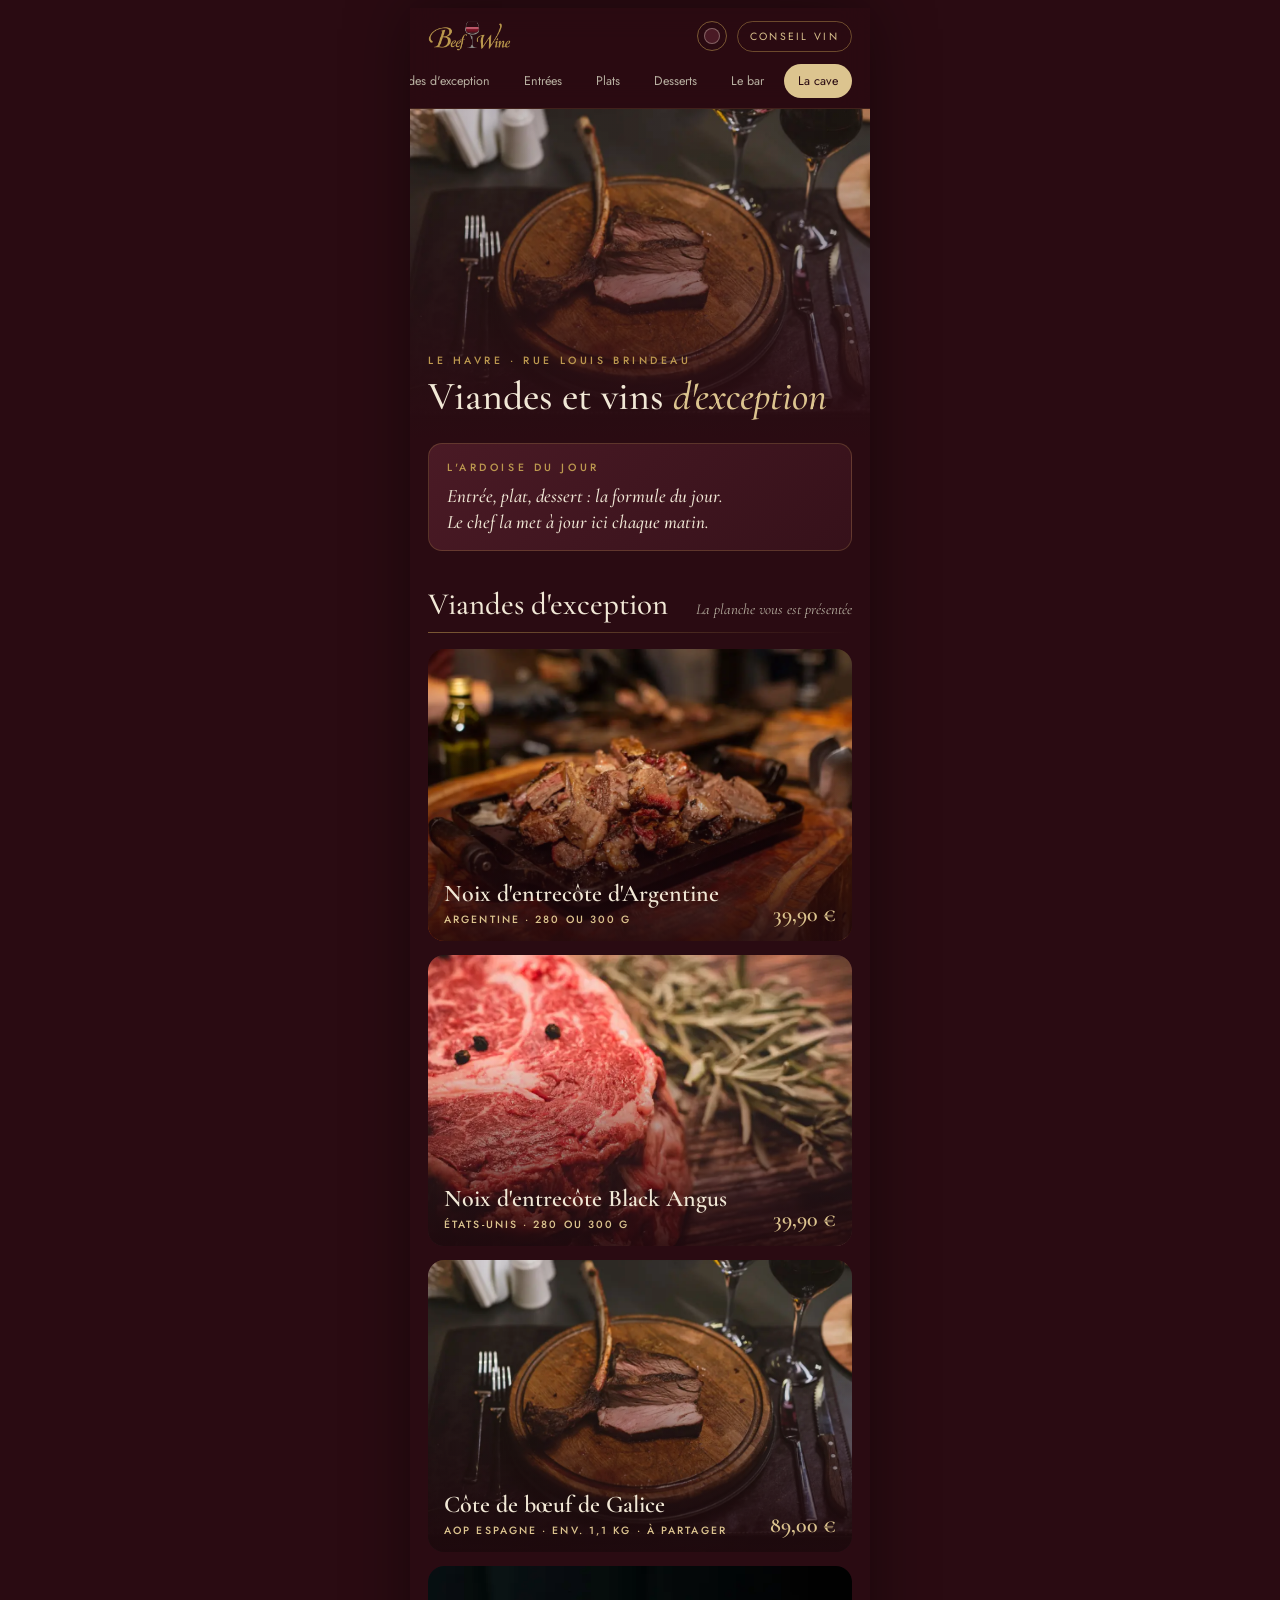
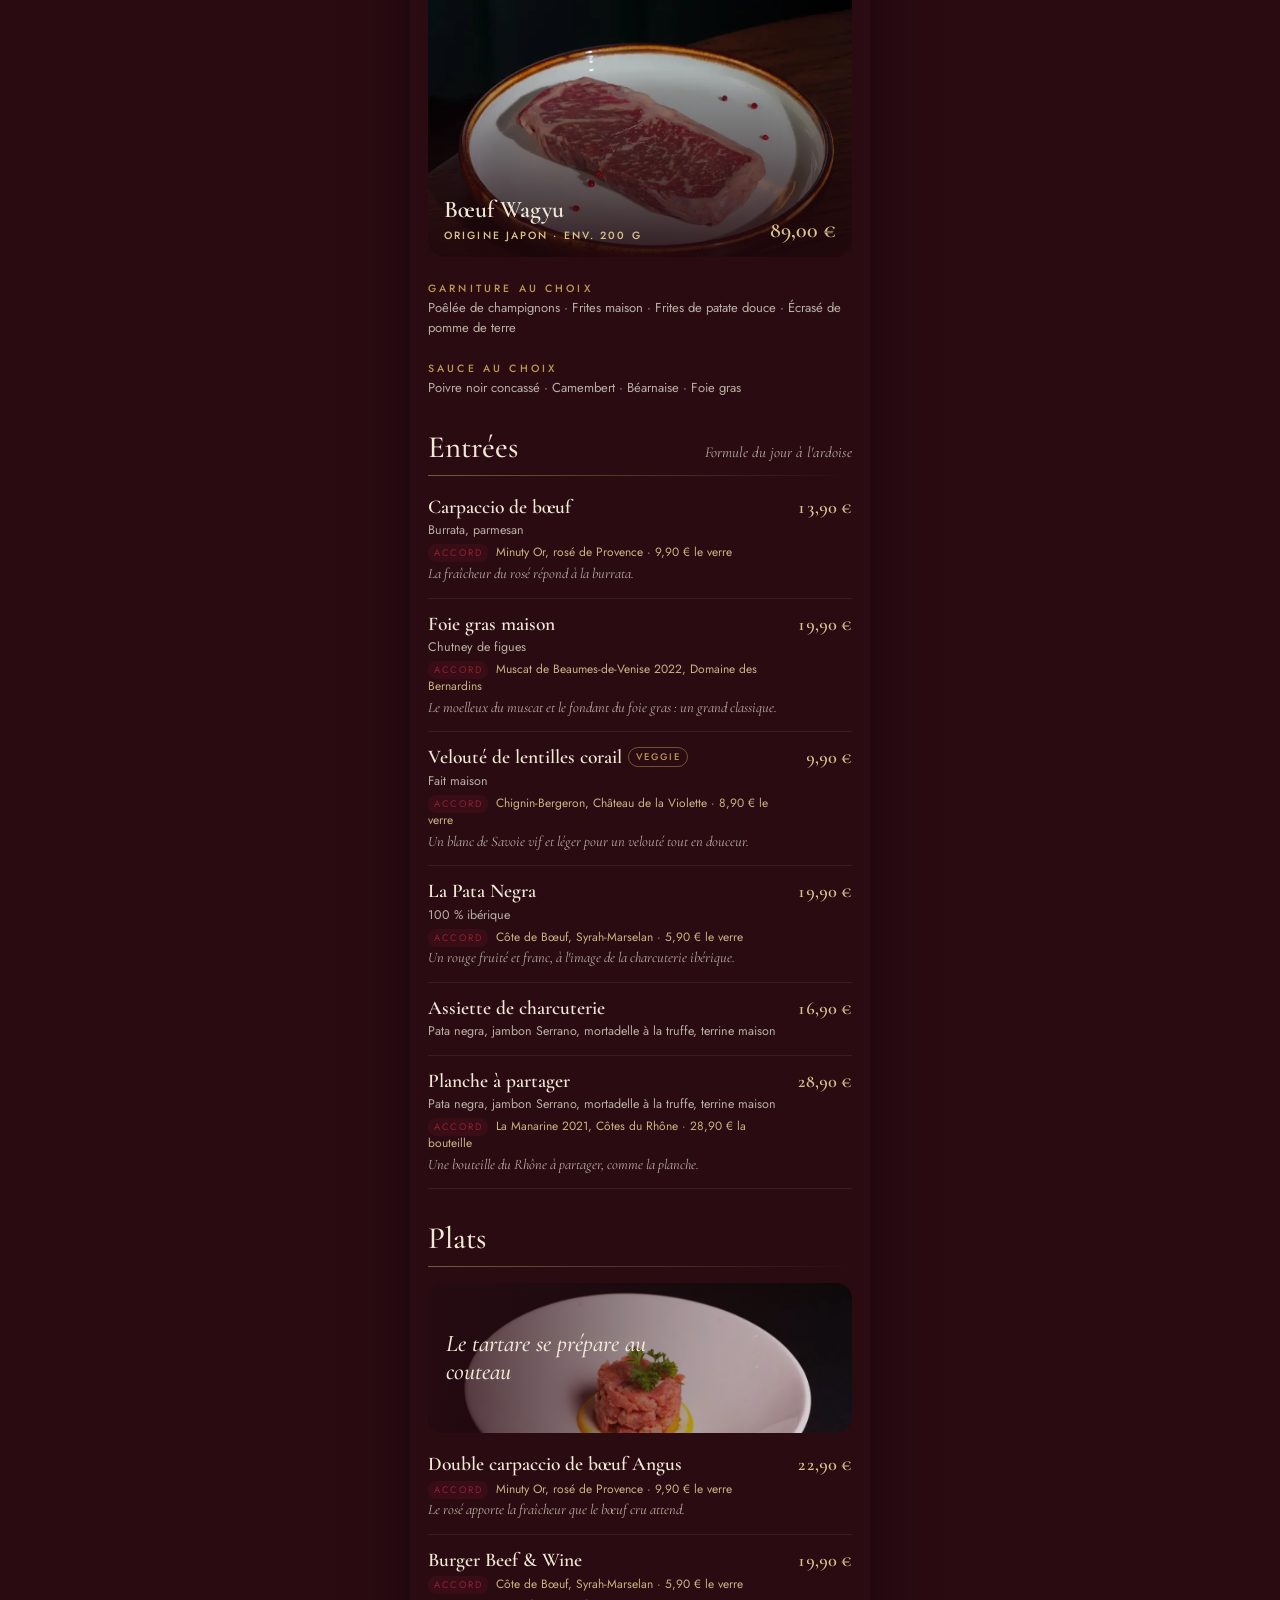
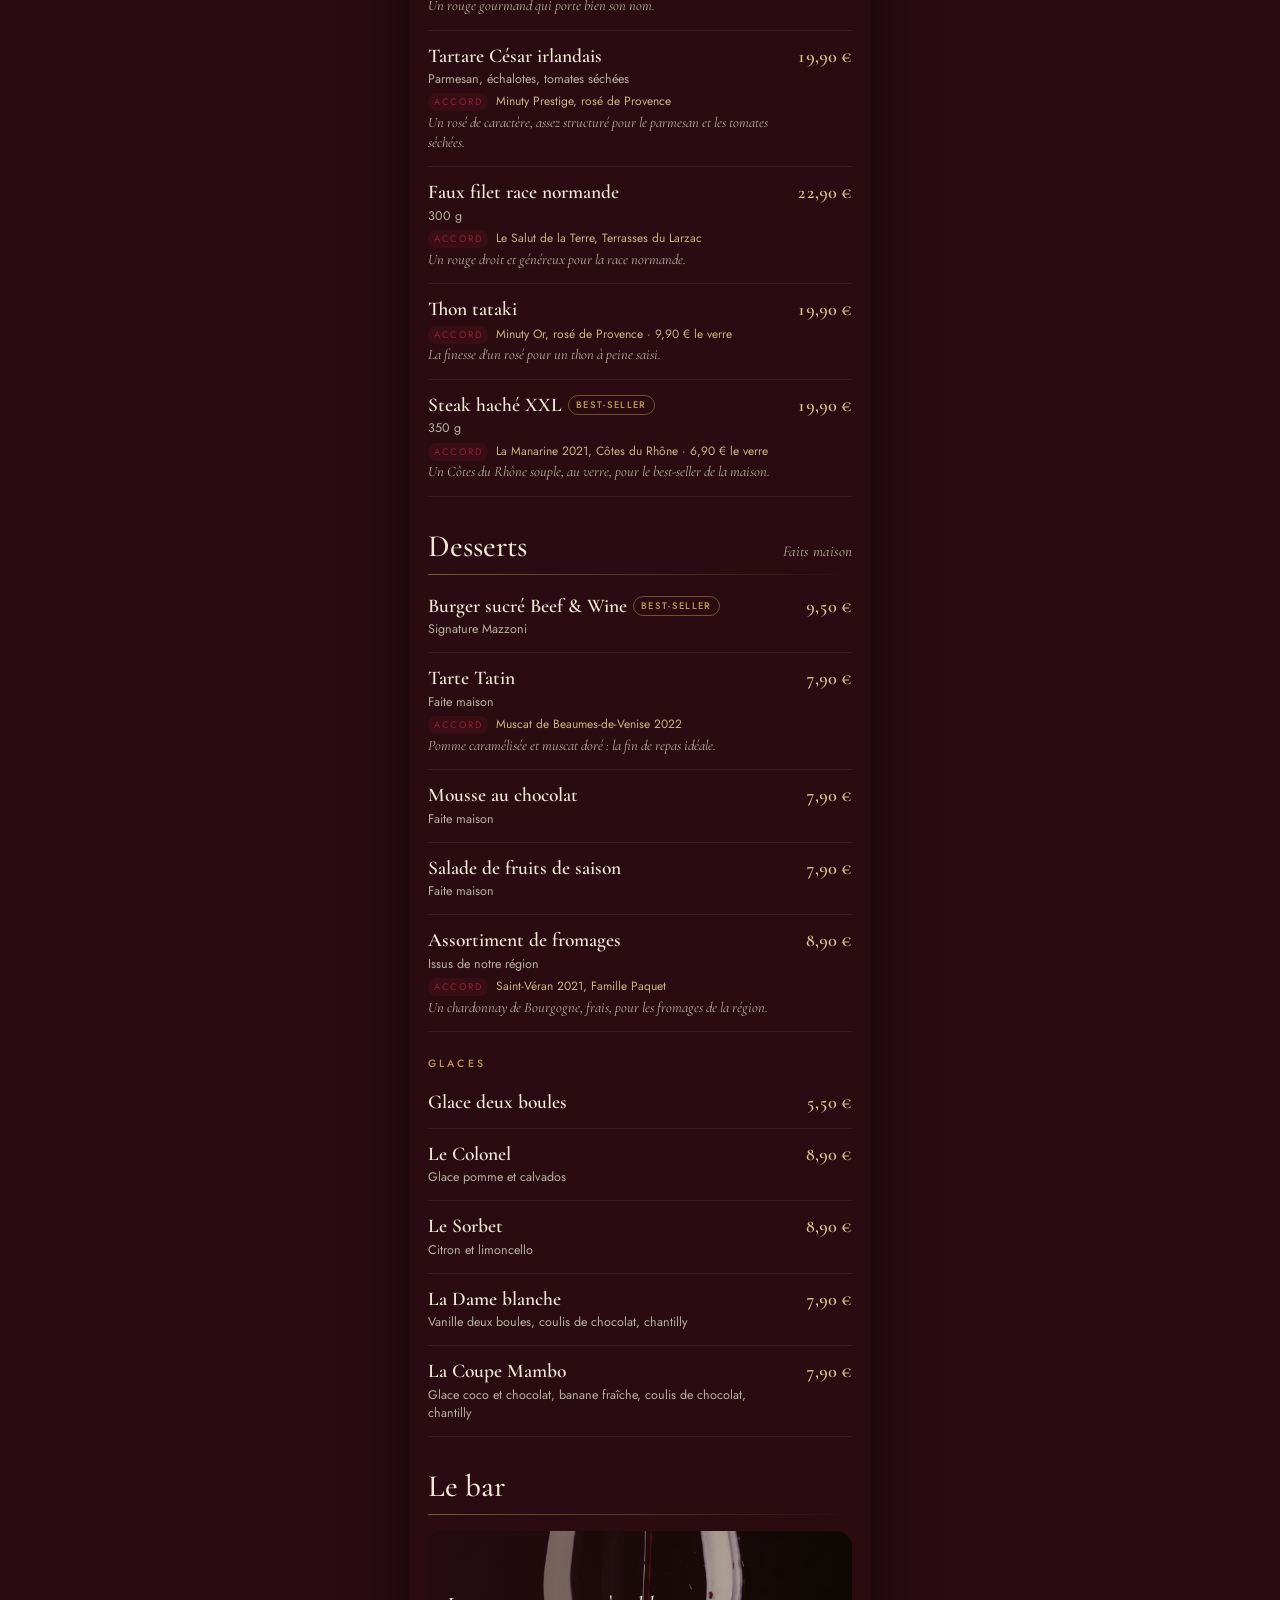
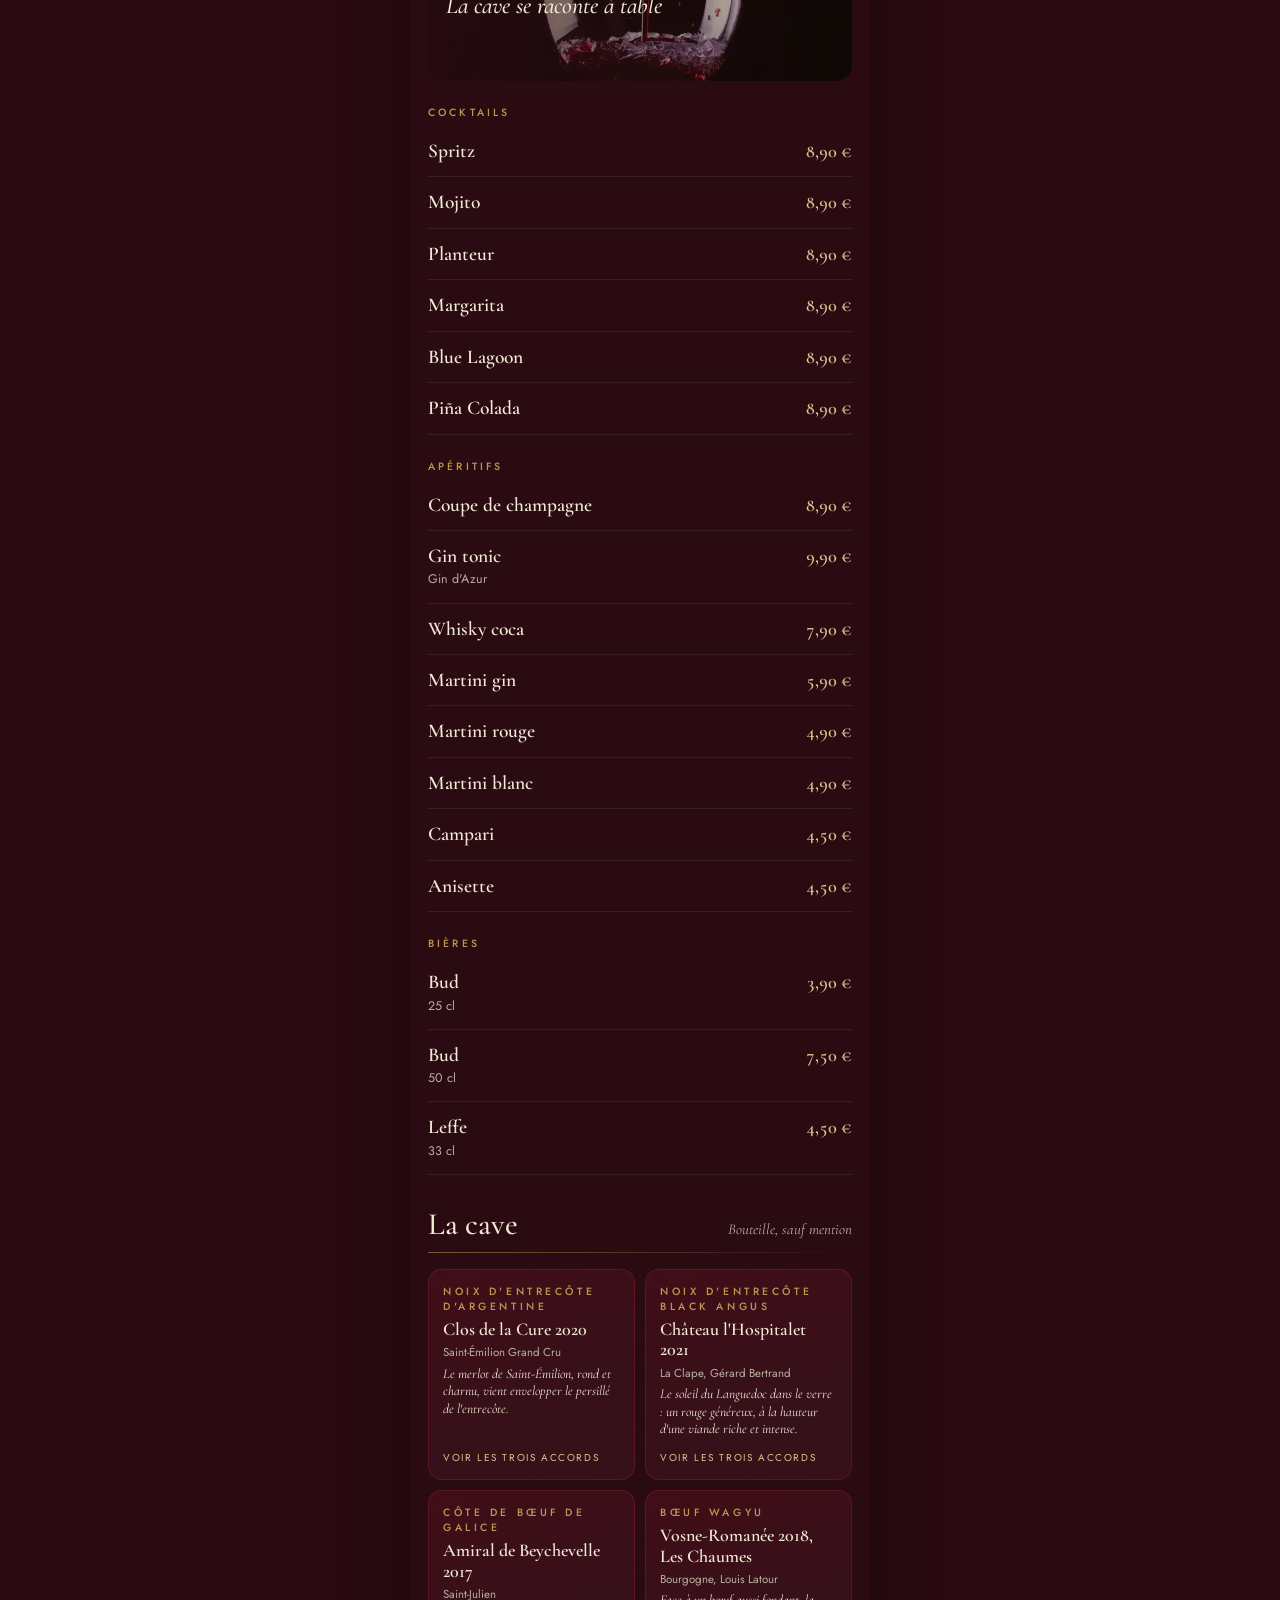
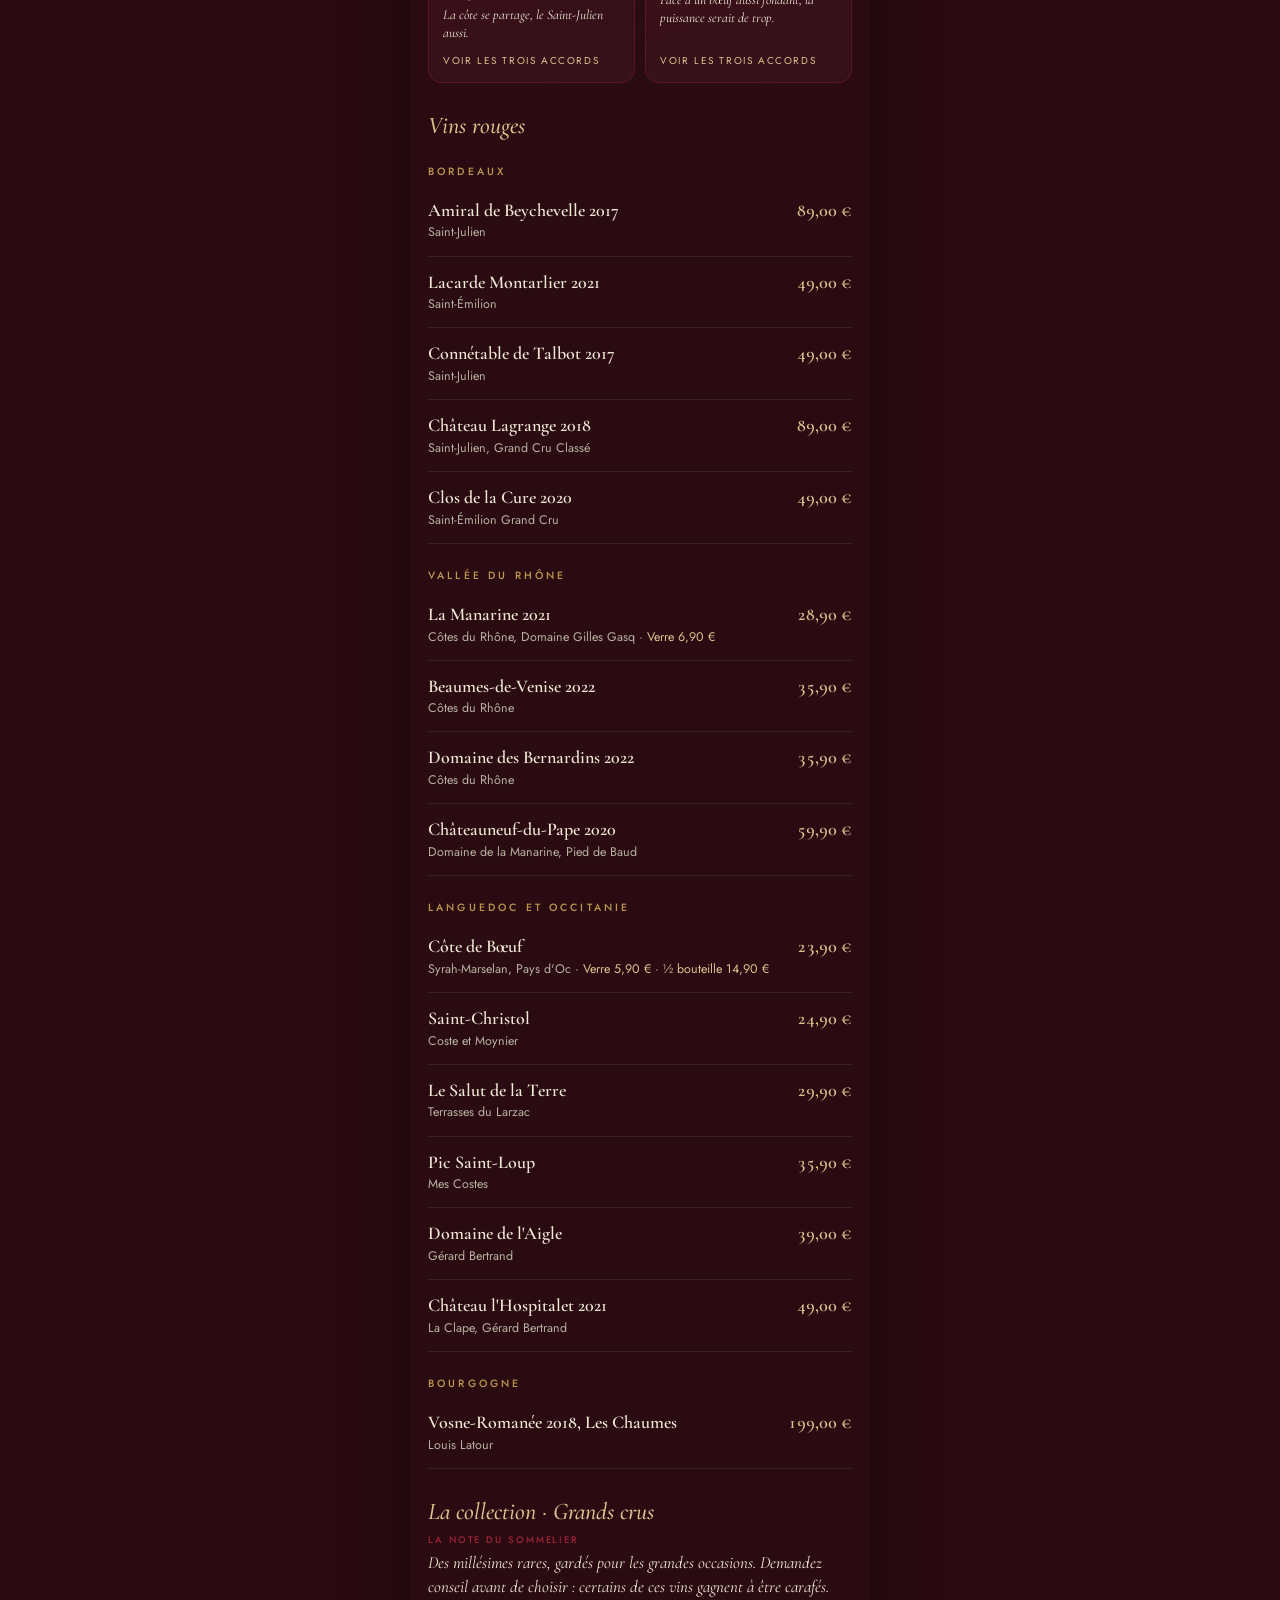
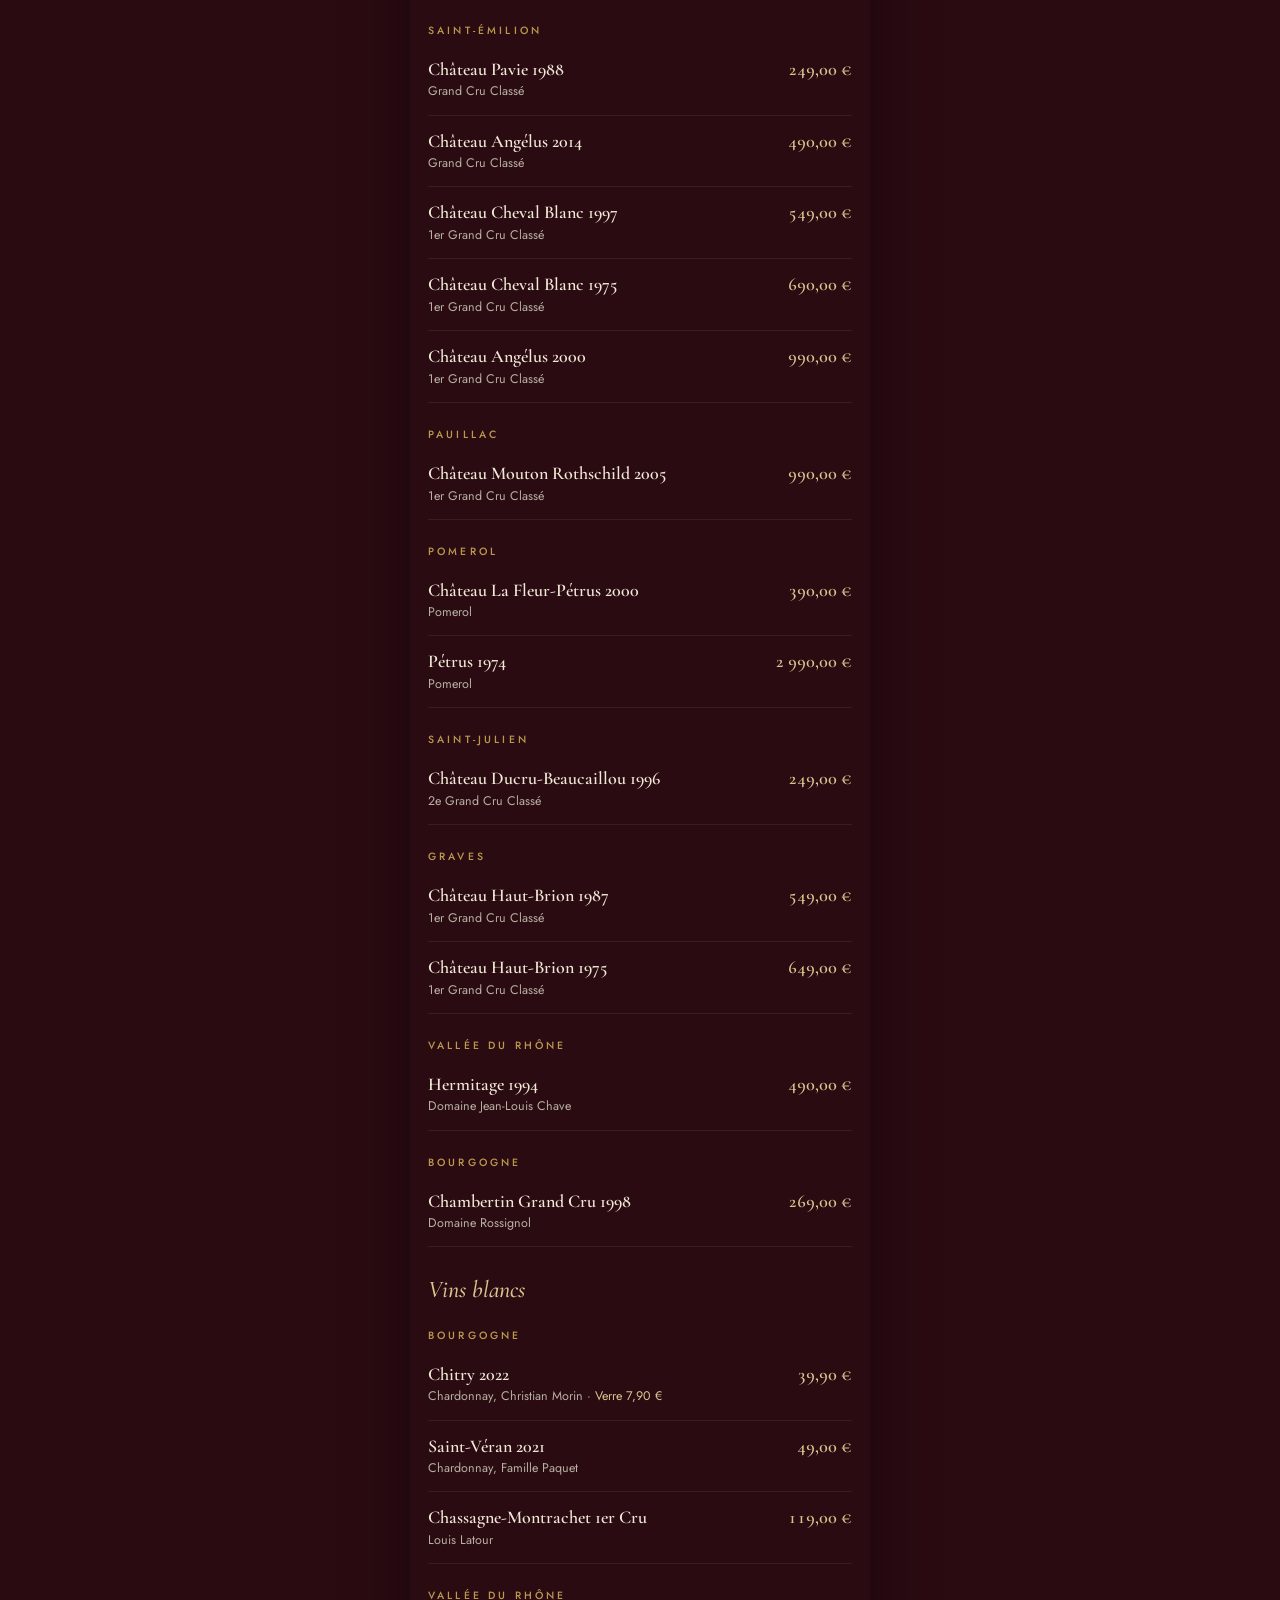
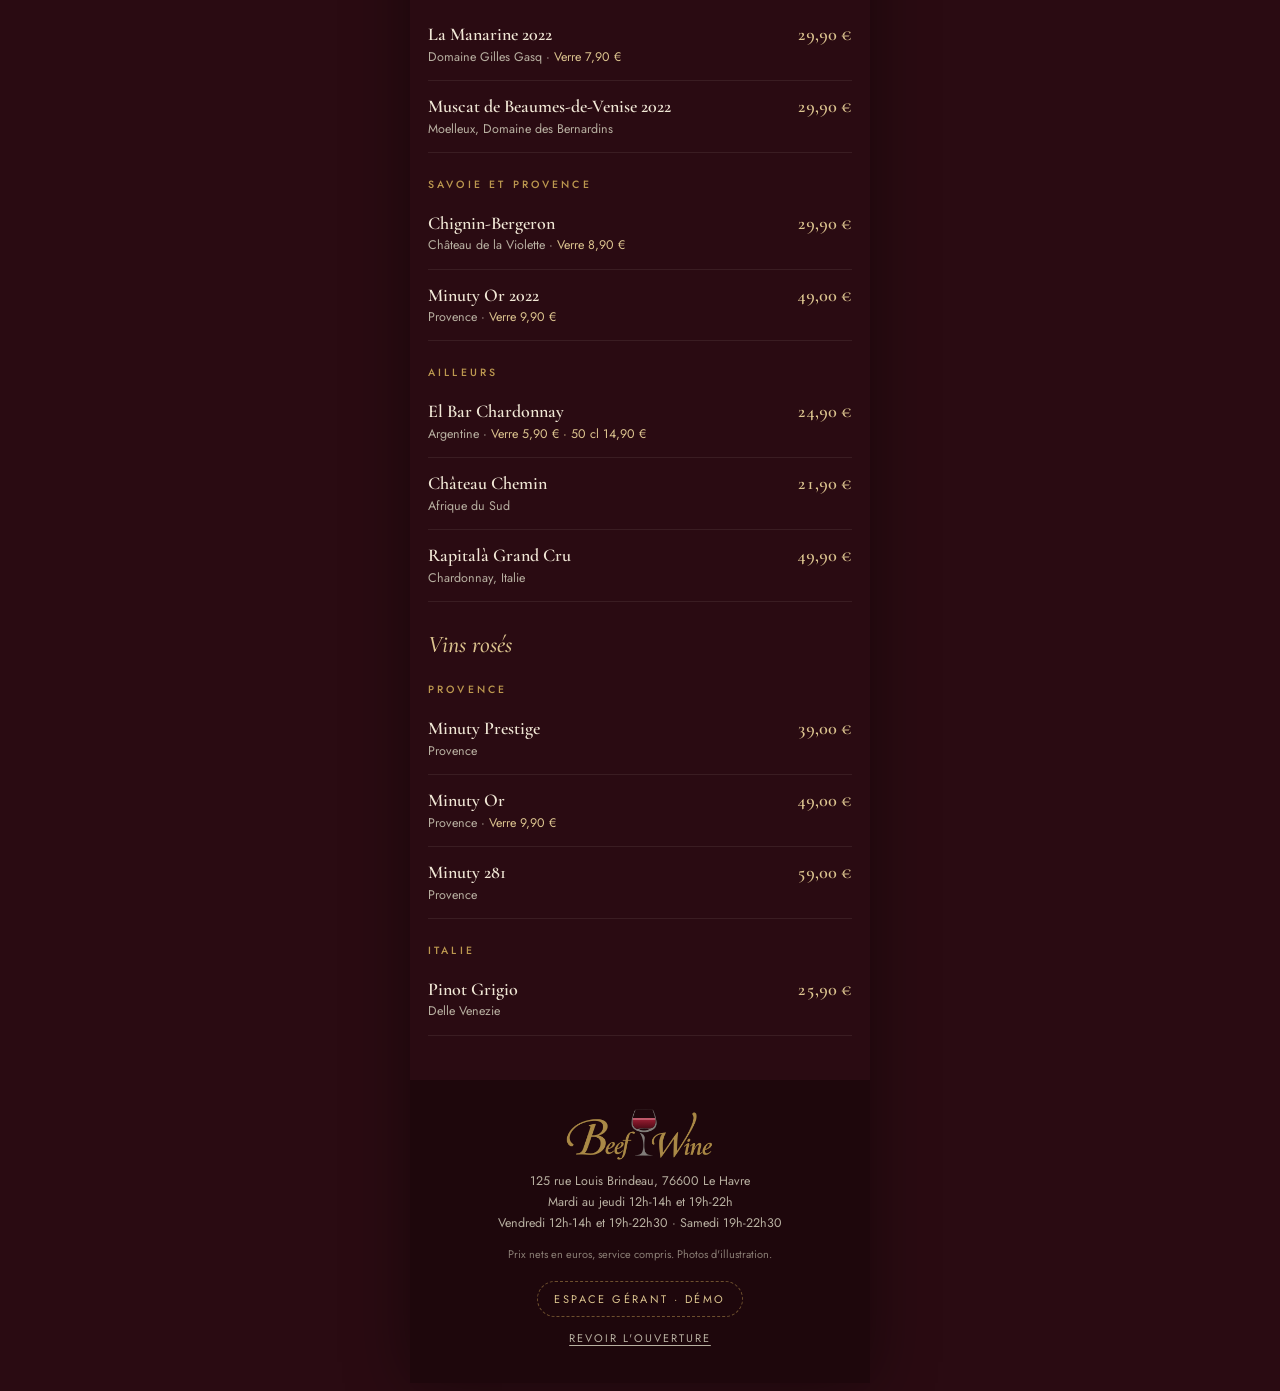
==== commit 0b39dcdb: "Choix de la couleur de la carte, bordeaux par défaut" ====
--- a/bordeaux/index.html
+++ b/bordeaux/index.html
@@ -1,346 +1 @@
-<!doctype html><html lang="fr"><head><meta charset="utf-8"><meta name="viewport" content="width=device-width,initial-scale=1,viewport-fit=cover"><meta name="robots" content="noindex,nofollow"><meta name="theme-color" content="#2A0B12"></head><body><title>Beef and Wine carte</title>
-<link rel="preconnect" href="https://fonts.googleapis.com">
-<link href="https://fonts.googleapis.com/css2?family=Cormorant+Garamond:ital,wght@0,500;0,600;1,400;1,500&family=Jost:wght@400;500&display=swap" rel="stylesheet">
-<style>
-/* Layout: une colonne mobile (max 460px) en bleu ardoise de la façade, or du logo, photos plein cadre pour les viandes */
-:root{
-  --ardoise:#161D27; --ardoise-2:#1E2733; --ardoise-3:#2A3442; --or:#BC984F; --or-clair:#DCC48F;
-  --creme:#F1E8D6; --creme-2:#B8B0A1; --vin:#7A1526; --vin-2:#9E2236; --ok:#7FA27A;
-  --display:"Cormorant Garamond",Georgia,"Times New Roman",serif; --util:Jost,"Helvetica Neue",Arial,sans-serif;
-  color-scheme:dark;
-}
-*{box-sizing:border-box}
-html,body{background:var(--ardoise);color:var(--creme)}
-body{font-family:var(--util);-webkit-font-smoothing:antialiased;padding-left:max(0px,env(safe-area-inset-left,0px));padding-right:max(0px,env(safe-area-inset-right,0px))}
-body::before{content:"";position:fixed;inset:0 0 auto;height:env(safe-area-inset-top,0px);z-index:40;background:var(--ardoise)}
-.app{max-width:460px;margin:0 auto;min-height:100%;background:var(--ardoise);position:relative;box-shadow:0 0 60px rgba(0,0,0,.4)}
-.pad{padding-left:max(18px,env(safe-area-inset-left,0px));padding-right:max(18px,env(safe-area-inset-right,0px))}
-button{font:inherit;color:inherit;background:none;border:0;cursor:pointer}
-:focus-visible{outline:2px solid var(--or-clair);outline-offset:3px}
-
-/* ---------- INTRO ---------- */
-#intro{position:fixed;inset:0;z-index:100;background:radial-gradient(120% 80% at 50% 45%,#232D3A 0%,var(--ardoise) 60%,#0E131A 100%);display:grid;place-items:center;transition:opacity .7s ease,visibility .7s}
-#intro.done{opacity:0;visibility:hidden}
-#intro{overflow:hidden}#intro.v{background:#0D0C0E}.seen #intro{display:none}
-.vw{display:none;position:absolute;left:50%;top:50%;transform:translate(-50%,-50%);aspect-ratio:9/16;height:min(max(100vh,177.78vw),113.64vh,193.24vw)}
-@supports (height:100dvh){.vw{height:min(max(100dvh,177.78vw),113.64dvh,193.24vw)}}
-.vw video{display:block;width:100%;height:100%;object-fit:cover}
-.vw::after{content:"";position:absolute;inset:-1px;pointer-events:none;background:linear-gradient(180deg,#0D0C0E 0,rgba(13,12,14,0) 9%,rgba(13,12,14,0) 91%,#0D0C0E 100%),linear-gradient(90deg,#0D0C0E 0,rgba(13,12,14,0) 4%,rgba(13,12,14,0) 96%,#0D0C0E 100%)}
-#intro.v .vw{display:block}#intro.v .lg{display:none}
-.lg{position:relative;width:min(82vw,380px);aspect-ratio:1100/392}
-.lg img,.lg .fill{position:absolute;inset:0;width:100%;height:100%}
-.lg .glass{opacity:0;transform:translateY(8px);animation:up .7s .1s cubic-bezier(.2,.7,.2,1) forwards}
-.lg .beef{opacity:0;transform:translateX(-18px);filter:blur(4px);animation:inL .8s 1.1s cubic-bezier(.2,.7,.2,1) forwards}
-.lg .wine{opacity:0;transform:translateX(18px);filter:blur(4px);animation:inR .8s 1.2s cubic-bezier(.2,.7,.2,1) forwards}
-.fill{-webkit-mask:url([data-uri]) center/100% 100% no-repeat;mask:url([data-uri]) center/100% 100% no-repeat}
-.fill i{position:absolute;left:0;right:0;top:19%;bottom:60.4%;background:linear-gradient(180deg,#A3243A 0%,var(--vin) 45%,#4A0B16 100%);clip-path:inset(100% 0 0 0);animation:rise .85s .55s cubic-bezier(.45,.05,.25,1) forwards}
-.fill i::before{content:"";position:absolute;left:0;right:0;top:0;height:4%;min-height:2px;background:rgba(255,190,200,.35)}
-.stream{position:absolute;left:52.4%;width:3px;margin-left:-1.5px;top:-62vh;bottom:62%;background:linear-gradient(180deg,rgba(158,34,54,0),#9E2236 30%,#7A1526);border-radius:2px;transform-origin:top;transform:scaleY(0);animation:pour 1.05s .3s cubic-bezier(.5,0,.3,1) forwards}
-.tagline{position:absolute;left:0;right:0;top:calc(100% + 26px);text-align:center;font:500 10px/1 var(--util);letter-spacing:.42em;text-transform:uppercase;color:var(--or);opacity:0;animation:up .7s 1.5s forwards}
-.skip{position:absolute;bottom:calc(28px + env(safe-area-inset-bottom,0px));left:0;right:0;text-align:center;font-size:11px;letter-spacing:.2em;text-transform:uppercase;color:var(--creme-2);opacity:.6}
-@keyframes up{to{opacity:1;transform:none}}
-@keyframes inL{to{opacity:1;transform:none;filter:none}}
-@keyframes inR{to{opacity:1;transform:none;filter:none}}
-@keyframes rise{to{clip-path:inset(0 0 0 0)}}
-@keyframes pour{0%{transform:scaleY(0);opacity:1}45%{transform:scaleY(1)}70%{transform:scaleY(1);opacity:1}100%{transform:scaleY(1) translateY(30%);opacity:0}}
-
-/* ---------- HEADER / HERO ---------- */
-header.top{position:sticky;top:env(safe-area-inset-top,0px);z-index:30;background:rgba(22,29,39,.86);backdrop-filter:blur(14px);-webkit-backdrop-filter:blur(14px);border-bottom:1px solid rgba(188,152,79,.16)}
-.bar{display:flex;align-items:center;justify-content:space-between;height:56px}
-.bar img{height:30px;width:auto}
-.bar .cta{font-size:10.5px;letter-spacing:.22em;text-transform:uppercase;color:var(--or-clair);border:1px solid rgba(188,152,79,.45);border-radius:20px;padding:7px 12px}
-nav.cats{display:flex;gap:6px;overflow-x:auto;scrollbar-width:none;padding-bottom:10px}
-nav.cats::-webkit-scrollbar{display:none}
-nav.cats a{flex:none;font-size:12.5px;color:var(--creme-2);text-decoration:none;padding:7px 13px;border-radius:20px;border:1px solid transparent;white-space:nowrap}
-nav.cats a.on{color:var(--ardoise);background:var(--or-clair)}
-.hero{position:relative;height:330px;overflow:hidden}
-.hero img{width:100%;height:100%;object-fit:cover;transform:scale(1.08);animation:kb 16s ease-out forwards}
-@keyframes kb{to{transform:scale(1)}}
-.hero::after{content:"";position:absolute;inset:0;background:linear-gradient(180deg,rgba(22,29,39,.1) 20%,rgba(22,29,39,.55) 60%,var(--ardoise) 100%)}
-.hero .t{position:absolute;left:0;right:0;bottom:22px;z-index:2}
-.eyebrow{font:500 10.5px var(--util);letter-spacing:.34em;text-transform:uppercase;color:var(--or)}
-.hero h1{font:500 40px/1.02 var(--display);margin:8px 0 0;text-wrap:balance}
-.hero h1 em{font-style:italic;color:var(--or-clair)}
-
-.ardoise{margin:6px 0 4px;background:linear-gradient(135deg,var(--ardoise-3),var(--ardoise-2));border:1px solid rgba(188,152,79,.25);border-radius:14px;padding:16px 18px}
-.ardoise .eyebrow{display:flex;justify-content:space-between}
-.ardoise p{font:italic 500 19px/1.35 var(--display);margin:8px 0 0;white-space:pre-line}
-.ardoise textarea{width:100%;margin-top:10px;min-height:76px;background:var(--ardoise);color:var(--creme);border:1px solid rgba(188,152,79,.4);border-radius:10px;padding:10px;font:italic 17px/1.35 var(--display);resize:vertical}
-
-/* ---------- SECTIONS ---------- */
-section.s{padding-top:34px;scroll-margin-top:110px}
-.sh{display:flex;align-items:baseline;justify-content:space-between;gap:12px}
-.sh h2{font:500 31px/1 var(--display);margin:0}
-.sh .note{font:italic 15px var(--display);color:var(--creme-2);text-align:right}
-.rule{height:1px;background:linear-gradient(90deg,var(--or),rgba(188,152,79,0));margin:12px 0 4px;opacity:.55}
-
-.cuts{display:grid;gap:14px;margin-top:16px}
-.cut{position:relative;display:block;width:100%;text-align:left;border-radius:16px;overflow:hidden;aspect-ratio:16/11;background:var(--ardoise-2);isolation:isolate}
-.cut img{position:absolute;inset:0;width:100%;height:100%;object-fit:cover;transition:transform .8s cubic-bezier(.2,.7,.2,1)}
-.cut:hover img{transform:scale(1.04)}
-.cut::after{content:"";position:absolute;inset:0;background:linear-gradient(180deg,rgba(14,19,26,0) 35%,rgba(14,19,26,.88) 100%);z-index:1}
-.cut .in{position:absolute;left:16px;right:16px;bottom:14px;z-index:2;display:flex;align-items:flex-end;justify-content:space-between;gap:12px}
-.cut .nm{font:600 24px/1.05 var(--display)}
-.cut .or{font:500 10.5px var(--util);letter-spacing:.2em;text-transform:uppercase;color:var(--or-clair);margin-top:6px}
-.cut .pr{font:600 22px var(--display);color:var(--or-clair);white-space:nowrap}
-
-.rows{margin-top:6px}
-.row{display:flex;gap:14px;align-items:baseline;padding:14px 0;border-bottom:1px solid rgba(241,232,214,.08)}
-.row .tx{flex:1;min-width:0}
-.row .nm{font:600 19.5px/1.15 var(--display)}
-.row .ds{font-size:12.5px;line-height:1.45;color:var(--creme-2);margin-top:3px}
-.row .pr{font:600 18px var(--display);color:var(--or-clair);font-variant-numeric:tabular-nums;white-space:nowrap}
-.badge{display:inline-block;font:500 9.5px var(--util);letter-spacing:.14em;text-transform:uppercase;color:var(--or);border:1px solid rgba(188,152,79,.5);border-radius:10px;padding:2px 7px;margin-left:6px;vertical-align:3px}
-.band{position:relative;height:150px;border-radius:16px;overflow:hidden;margin-top:16px}
-.band img{width:100%;height:100%;object-fit:cover;object-position:center 30%}
-.band::after{content:"";position:absolute;inset:0;background:linear-gradient(90deg,rgba(22,29,39,.85),rgba(22,29,39,.1))}
-.band span{position:absolute;left:18px;top:50%;transform:translateY(-50%);z-index:2;font:italic 500 24px/1.15 var(--display);max-width:60%}
-.sub{font:500 10.5px var(--util);letter-spacing:.3em;text-transform:uppercase;color:var(--or);margin:24px 0 2px}
-
-.wn{font-size:12px;line-height:1.4;color:var(--or-clair);margin-top:5px;opacity:.9}
-.wn span{font-size:9.5px;letter-spacing:.16em;text-transform:uppercase;color:var(--vin-2);background:rgba(158,34,54,.14);border-radius:8px;padding:2px 6px;margin-right:4px}
-.acc-grid{display:grid;grid-template-columns:1fr 1fr;gap:10px;margin-top:16px}
-.acc-card{display:flex;flex-direction:column;gap:5px;text-align:left;padding:14px;border-radius:14px;background:linear-gradient(160deg,rgba(122,21,38,.28),var(--ardoise-2) 70%);border:1px solid rgba(158,34,54,.35);min-width:0}
-.acc-w{font:600 18px/1.15 var(--display);color:var(--creme)}.acc-w.sm{font-size:17px}
-.acc-a{font-size:11.5px;line-height:1.4;color:var(--creme-2)}
-.acc-more{font-size:10px;letter-spacing:.16em;text-transform:uppercase;color:var(--or-clair);margin-top:auto;padding-top:6px}
-.wcat{font:500 24px/1.1 var(--display);font-style:italic;color:var(--or-clair);margin:30px 0 0}
-.row.wine .nm{font-size:18px}.row.wine em{color:var(--or-clair);font-style:normal}
-.acc-main{border-left:2px solid var(--vin-2);padding:4px 0 4px 14px;margin-top:8px}
-.acc-main p{font:italic 16.5px/1.4 var(--display);margin:6px 0 0;color:var(--creme)}
-.acc-alt{margin-top:14px;padding-top:12px;border-top:1px solid rgba(241,232,214,.08)}
-.acc-alt .eyebrow{font-size:9.5px}
-.sn{font:italic 14.5px/1.35 var(--display);color:var(--creme-2);margin-top:3px}
-.note-s{font:italic 17px/1.4 var(--display);color:var(--creme);margin-top:8px}
-.note-s span{display:block;font:500 9.5px var(--util);font-style:normal;letter-spacing:.2em;text-transform:uppercase;color:var(--vin-2);margin-bottom:4px}
-.acc-n{font:italic 13.5px/1.3 var(--display);color:var(--creme)}
-.planche{font:italic 15px var(--display);color:var(--creme-2);margin:18px 0 0}
-/* état épuisé + admin */
-.off{display:none!important}
-.admin .off{display:flex!important;opacity:.38}
-.admin .cut.off{display:block!important}
-.sw{display:none;flex:none;align-items:center;gap:6px;font-size:10.5px;letter-spacing:.08em;text-transform:uppercase;color:var(--creme-2)}
-.admin .sw{display:inline-flex}
-.sw b{width:38px;height:22px;border-radius:12px;background:var(--ok);position:relative;transition:background .25s}
-.sw b::after{content:"";position:absolute;top:3px;left:19px;width:16px;height:16px;border-radius:50%;background:#fff;transition:left .25s}
-.sw[aria-checked="false"] b{background:#59606A}.sw[aria-checked="false"] b::after{left:3px}
-.cut .sw{position:absolute;top:12px;right:12px;z-index:3;background:rgba(14,19,26,.75);padding:5px 8px;border-radius:14px}
-#adminbar{display:none;position:relative;background:var(--vin);color:#fff;font-size:12.5px;line-height:1.4;padding-block:10px}
-.admin #adminbar{display:block}
-#adminbar b{font-weight:500;letter-spacing:.12em;text-transform:uppercase;font-size:10.5px}
-
-footer{margin-top:44px;padding-block:28px calc(36px + env(safe-area-inset-bottom,0px));background:#10161E;text-align:center}
-footer img{width:150px;opacity:.9}
-footer p{font-size:12.5px;color:var(--creme-2);line-height:1.7;margin:10px 0 0}
-footer .tiny{font-size:11px;opacity:.7}
-.gerant{margin-top:18px;font-size:11px;letter-spacing:.22em;text-transform:uppercase;color:var(--or-clair);border:1px dashed rgba(188,152,79,.5);border-radius:20px;padding:9px 16px}
-.replay{display:block;margin:12px auto 0;font-size:11px;letter-spacing:.18em;text-transform:uppercase;color:var(--creme-2);text-decoration:underline;text-underline-offset:3px}
-
-/* ---------- FICHE ---------- */
-#sheet{position:fixed;inset:0;z-index:60;display:grid;align-items:end;justify-items:center;background:rgba(5,8,12,.6);opacity:0;visibility:hidden;transition:.35s}
-#sheet.open{opacity:1;visibility:visible}
-.sheet{width:100%;max-width:460px;max-height:92%;overflow:auto;background:var(--ardoise-2);border-radius:22px 22px 0 0;transform:translateY(40px);transition:transform .45s cubic-bezier(.2,.7,.2,1);padding-bottom:calc(26px + env(safe-area-inset-bottom,0px))}
-#sheet.open .sheet{transform:none}
-.sheet .ph{position:relative;aspect-ratio:4/3}
-.sheet .ph img{width:100%;height:100%;object-fit:cover}
-.sheet .ph::after{content:"";position:absolute;inset:0;background:linear-gradient(180deg,transparent 55%,var(--ardoise-2))}
-.sheet .x{position:absolute;top:12px;right:12px;z-index:2;width:36px;height:36px;border-radius:50%;background:rgba(14,19,26,.7);font-size:20px;line-height:36px}
-.sheet h3{font:600 32px/1.05 var(--display);margin:0}
-.sheet .meta{display:flex;justify-content:space-between;align-items:baseline;gap:12px;margin-top:-6px}
-.sheet .meta .pr{font:600 26px var(--display);color:var(--or-clair);white-space:nowrap}.sheet .meta .eyebrow{min-width:0;line-height:1.6}
-.chips{display:flex;flex-wrap:wrap;gap:7px;margin-top:9px}
-.chips span{font-size:12.5px;padding:7px 11px;border-radius:16px;background:var(--ardoise-3);color:var(--creme)}
-.accord{margin-top:20px;border-left:2px solid var(--vin-2);padding:4px 0 4px 14px;font:italic 17px/1.4 var(--display);color:var(--creme)}
-
-#toast{position:fixed;left:50%;bottom:calc(22px + env(safe-area-inset-bottom,0px));transform:translate(-50%,20px);z-index:90;background:var(--creme);color:var(--ardoise);font-size:13px;line-height:1.4;padding:11px 16px;border-radius:12px;max-width:min(420px,calc(100vw - 32px));opacity:0;transition:.35s;pointer-events:none}
-#toast.on{opacity:1;transform:translate(-50%,0)}
-
-@media (prefers-reduced-motion:reduce){*,*::before,*::after{animation-duration:.01ms!important;animation-delay:0s!important;transition-duration:.01ms!important}}
-
-:root{--ardoise:#2A0B12;--ardoise-2:#36111A;--ardoise-3:#4A1A25}
-header.top{background:rgba(42,11,18,.88)}footer{background:#1E070C}
-.hero::after{background:linear-gradient(180deg,rgba(42,11,18,.1) 20%,rgba(42,11,18,.55) 60%,#2A0B12 100%)}
-.cut::after{background:linear-gradient(180deg,rgba(30,7,12,0) 35%,rgba(30,7,12,.88) 100%)}
-</style>
-
-<script>try{if(sessionStorage.getItem("bw-intro-bx")==="1")document.documentElement.classList.add("seen")}catch(e){}</script>
-<div id="intro" class="v" role="button" tabindex="0" aria-label="Passer l'introduction">
-  <div class="vw" aria-hidden="true"><video id="iv" src="../intro.mp4" autoplay muted playsinline preload="auto" disablepictureinpicture disableremoteplayback poster="[data-uri]"></video></div>
-  <div class="lg" aria-hidden="true">
-    <div class="stream"></div>
-    <div class="fill"><i></i></div>
-    <img class="glass" src="[data-uri]" alt="">
-    <img class="beef" src="[data-uri]" alt="">
-    <img class="wine" src="[data-uri]" alt="">
-    <div class="tagline">Viandes et vins d'exception</div>
-  </div>
-  <div class="skip">Touchez pour entrer</div>
-</div>
-
-<div class="app" id="app">
-  <header class="top">
-    <div class="bar pad"><span id="minilogo" style="position:relative;display:block;height:30px;aspect-ratio:1100/392"></span><button class="cta" id="callsomm">Conseil vin</button></div>
-    <nav class="cats pad" id="cats"></nav>
-  </header>
-  <div id="adminbar" class="pad"><b>Espace gérant</b> · Touchez un interrupteur pour retirer un plat. Il disparaît aussitôt de la carte des clients.</div>
-
-  <div class="hero"><img src="[data-uri]" alt="Côte de bœuf tranchée sur planche, verres de vin rouge">
-    <div class="t pad"><div class="eyebrow">Le Havre · Rue Louis Brindeau</div><h1>Viandes et vins <em>d'exception</em></h1></div></div>
-
-  <main class="pad" id="main"></main>
-
-  <footer class="pad">
-    
-    <div id="footlogo" style="position:relative;width:150px;aspect-ratio:1100/392;margin:0 auto"></div>
-    <p>125 rue Louis Brindeau, 76600 Le Havre<br>Mardi au jeudi 12h-14h et 19h-22h<br>Vendredi 12h-14h et 19h-22h30 · Samedi 19h-22h30</p>
-    <p class="tiny">Prix nets en euros, service compris. Photos d'illustration.</p>
-    <button class="gerant" id="gerant">Espace gérant · démo</button>
-    <button class="replay" id="replay">Revoir l'ouverture</button>
-  </footer>
-</div>
-
-<div id="sheet" aria-hidden="true"><div class="sheet" role="dialog" aria-modal="true" aria-labelledby="sh-t"><div class="ph"><img id="sh-img" alt=""><button class="x" id="sh-x" aria-label="Fermer">×</button></div>
-  <div class="pad"><h3 id="sh-t"></h3><div class="meta"><div class="eyebrow" id="sh-o"></div><div class="pr" id="sh-p"></div></div>
-  <div class="sub">Garniture au choix</div><div class="chips" id="sh-g"></div>
-  <div class="sub">Sauce au choix</div><div class="chips" id="sh-s"></div>
-  <div id="sh-a"></div><p class="planche">Présentation de la planche sur demande.</p></div></div></div>
-<div id="toast" role="status"></div>
-
-<script>
-const A={"angus": "[data-uri]", "arg": "[data-uri]